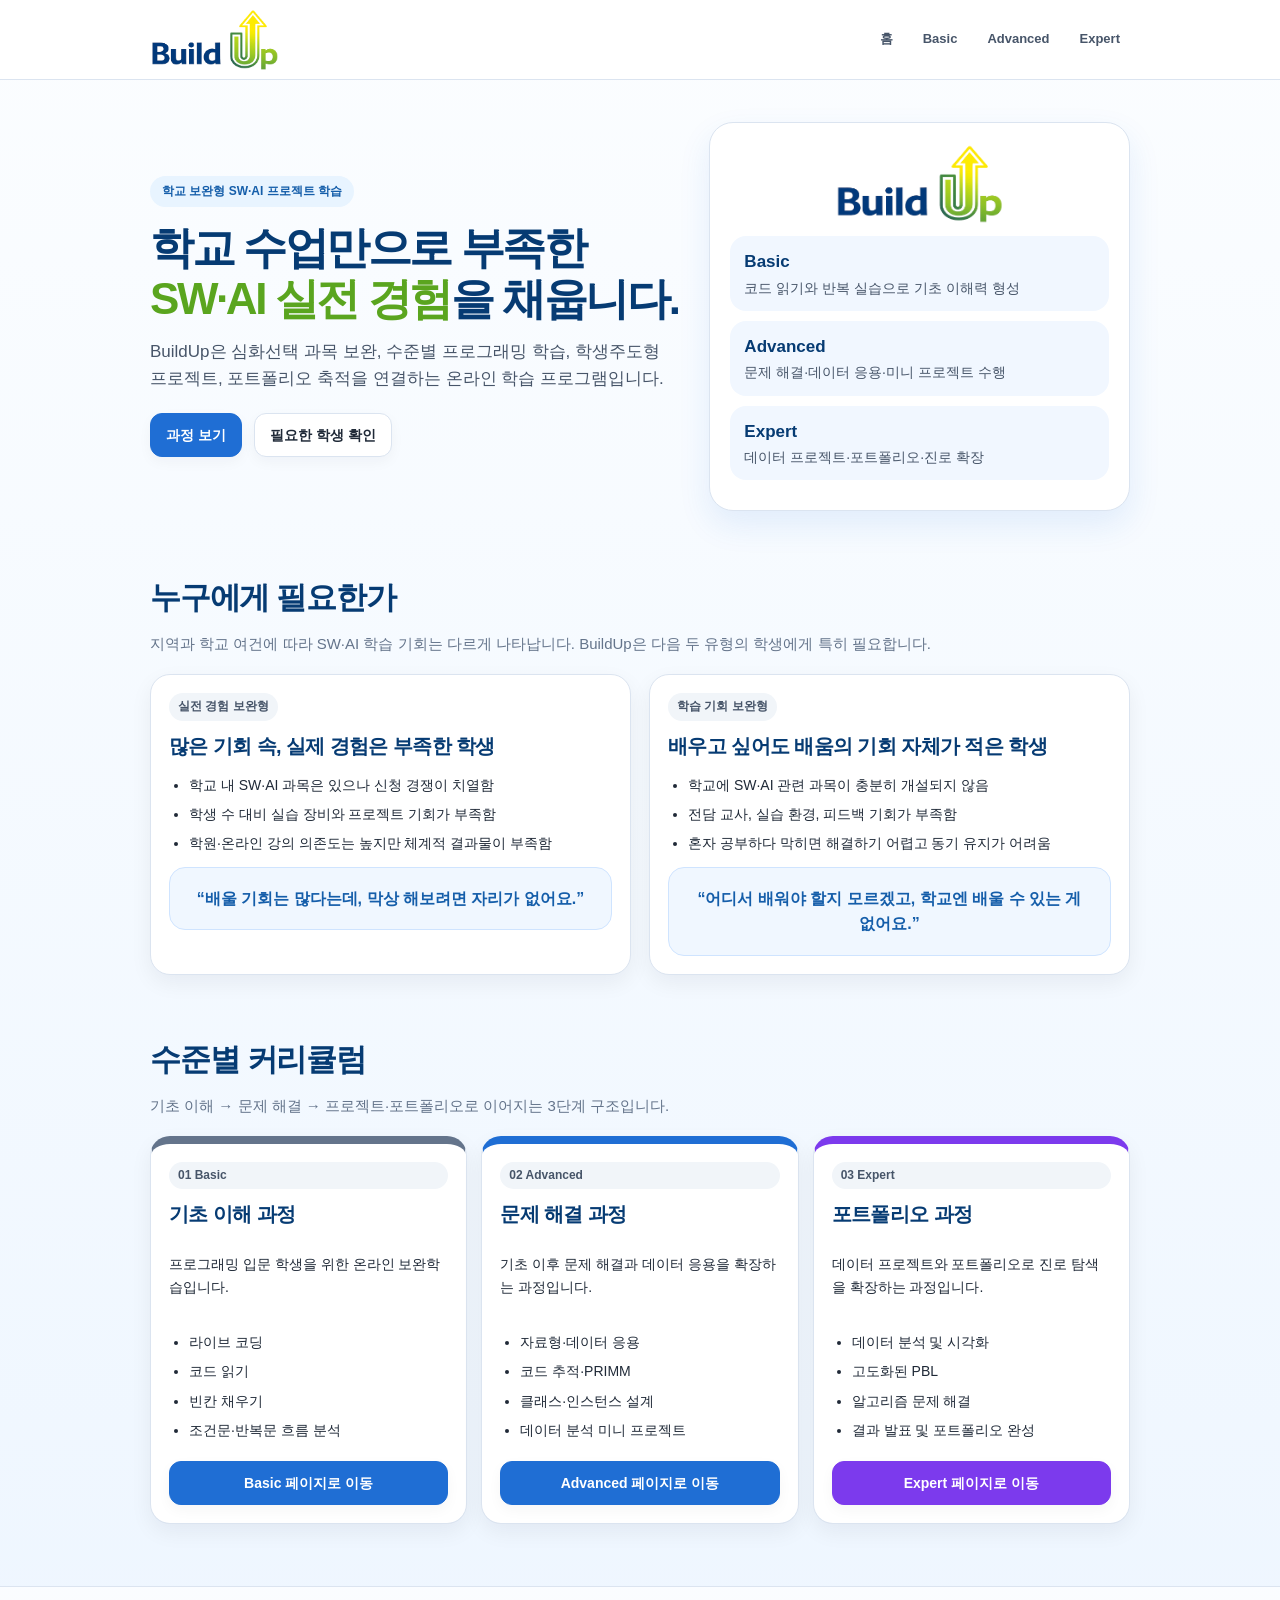
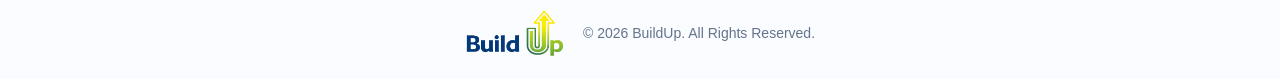
==== index.html @ e912c05e "Add files via upload" ====
<!doctype html>
<html lang="ko">
<head>
  <meta charset="utf-8">
  <meta name="viewport" content="width=device-width, initial-scale=1">
  <title>BuildUp | SW·AI 보완학습</title>
  <link rel="icon" type="image/png" href="favicon.png">
  <link rel="stylesheet" href="styles.css">
</head>
<body>
  <header class="nav">
    <div class="wrap nav-inner">
      <a class="brand" href="index.html" aria-label="BuildUp 홈">
        <img src="logo.png" alt="BuildUp 로고">
      </a>
      <nav class="nav-links" aria-label="주요 메뉴">
        <a href="index.html">홈</a>
        <a href="basic.html">Basic</a>
        <a href="advanced.html">Advanced</a>
        <a href="expert.html">Expert</a>
      </nav>
    </div>
  </header>

  <main>
    <section class="hero">
      <div class="wrap hero-grid">
        <div class="hero-copy">
          <span class="badge">학교 보완형 SW·AI 프로젝트 학습</span>
          <h1>학교 수업만으로 부족한 <span>SW·AI 실전 경험</span>을 채웁니다.</h1>
          <p class="lead">BuildUp은 심화선택 과목 보완, 수준별 프로그래밍 학습, 학생주도형 프로젝트, 포트폴리오 축적을 연결하는 온라인 학습 프로그램입니다.</p>
          <div class="actions">
            <a class="btn primary" href="#curriculum">과정 보기</a>
            <a class="btn" href="#persona">필요한 학생 확인</a>
          </div>
        </div>
        <aside class="hero-card" aria-label="BuildUp 핵심 구조">
          <img class="hero-logo" src="logo.png" alt="BuildUp">
          <div class="metric"><b>Basic</b>코드 읽기와 반복 실습으로 기초 이해력 형성</div>
          <div class="metric"><b>Advanced</b>문제 해결·데이터 응용·미니 프로젝트 수행</div>
          <div class="metric"><b>Expert</b>데이터 프로젝트·포트폴리오·진로 확장</div>
        </aside>
      </div>
    </section>

    <section id="persona" class="section">
      <div class="wrap">
        <h2>누구에게 필요한가</h2>
        <p class="section-desc">지역과 학교 여건에 따라 SW·AI 학습 기회는 다르게 나타납니다. BuildUp은 다음 두 유형의 학생에게 특히 필요합니다.</p>
        <div class="persona">
          <div class="card">
            <span class="tag">실전 경험 보완형</span>
            <h3>많은 기회 속, 실제 경험은 부족한 학생</h3>
            <ul>
              <li>학교 내 SW·AI 과목은 있으나 신청 경쟁이 치열함</li>
              <li>학생 수 대비 실습 장비와 프로젝트 기회가 부족함</li>
              <li>학원·온라인 강의 의존도는 높지만 체계적 결과물이 부족함</li>
            </ul>
            <div class="quote">“배울 기회는 많다는데, 막상 해보려면 자리가 없어요.”</div>
          </div>
          <div class="card">
            <span class="tag">학습 기회 보완형</span>
            <h3>배우고 싶어도 배움의 기회 자체가 적은 학생</h3>
            <ul>
              <li>학교에 SW·AI 관련 과목이 충분히 개설되지 않음</li>
              <li>전담 교사, 실습 환경, 피드백 기회가 부족함</li>
              <li>혼자 공부하다 막히면 해결하기 어렵고 동기 유지가 어려움</li>
            </ul>
            <div class="quote">“어디서 배워야 할지 모르겠고, 학교엔 배울 수 있는 게 없어요.”</div>
          </div>
        </div>
      </div>
    </section>

    <section id="curriculum" class="section">
      <div class="wrap">
        <h2>수준별 커리큘럼</h2>
        <p class="section-desc">기초 이해 → 문제 해결 → 프로젝트·포트폴리오로 이어지는 3단계 구조입니다.</p>
        <div class="cards">
          <article class="card curriculum-card basic-card">
            <span class="tag">01 Basic</span>
            <h3>기초 이해 과정</h3>
            <p>프로그래밍 입문 학생을 위한 온라인 보완학습입니다.</p>
            <ul>
              <li>라이브 코딩</li>
              <li>코드 읽기</li>
              <li>빈칸 채우기</li>
              <li>조건문·반복문 흐름 분석</li>
            </ul>
            <a class="btn primary" href="basic.html">Basic 페이지로 이동</a>
          </article>
          <article class="card curriculum-card advanced-card">
            <span class="tag">02 Advanced</span>
            <h3>문제 해결 과정</h3>
            <p>기초 이후 문제 해결과 데이터 응용을 확장하는 과정입니다.</p>
            <ul>
              <li>자료형·데이터 응용</li>
              <li>코드 추적·PRIMM</li>
              <li>클래스·인스턴스 설계</li>
              <li>데이터 분석 미니 프로젝트</li>
            </ul>
            <a class="btn primary" href="advanced.html">Advanced 페이지로 이동</a>
          </article>
          <article class="card curriculum-card expert-card">
            <span class="tag">03 Expert</span>
            <h3>포트폴리오 과정</h3>
            <p>데이터 프로젝트와 포트폴리오로 진로 탐색을 확장하는 과정입니다.</p>
            <ul>
              <li>데이터 분석 및 시각화</li>
              <li>고도화된 PBL</li>
              <li>알고리즘 문제 해결</li>
              <li>결과 발표 및 포트폴리오 완성</li>
            </ul>
            <a class="btn violet" href="expert.html">Expert 페이지로 이동</a>
          </article>
        </div>
      </div>
    </section>
  </main>

  <footer class="footer">
    <div class="wrap footer-inner">
      <img src="logo.png" alt="BuildUp 로고">
      <p>© 2026 BuildUp. All Rights Reserved.</p>
    </div>
  </footer>
</body>
</html>
---- styles.css ----
:root{
  --navy:#063b73;
  --blue:#1f6ed4;
  --green:#7fc82f;
  --green-dark:#5aa51f;
  --violet:#7c3aed;
  --slate:#64748b;
  --light:#f7fbff;
  --line:#dbe4f0;
  --text:#1f2937;
  --card:#ffffff;
}
*{box-sizing:border-box}
html{scroll-behavior:smooth}
body{margin:0;font-family:Arial,'Noto Sans KR',sans-serif;color:var(--text);background:linear-gradient(180deg,#fbfdff 0%,#eef6ff 100%);line-height:1.6}
a{text-decoration:none;color:inherit}
.wrap{width:min(980px,90%);margin:auto}
.nav{position:sticky;top:0;z-index:10;background:rgba(255,255,255,.92);backdrop-filter:blur(10px);border-bottom:1px solid var(--line)}
.nav-inner{display:flex;justify-content:space-between;align-items:center;padding:8px 0;gap:18px}
.brand{display:flex;align-items:center;flex:0 0 auto}
.brand img{display:block;width:130px;max-width:34vw;height:auto}
.nav-links{display:flex;gap:10px;flex-wrap:wrap;align-items:center;justify-content:flex-end}
.nav-links a{font-size:13px;color:#475569;font-weight:800;padding:6px 10px;border-radius:999px}
.nav-links a:hover,.nav-links a.active{background:#eaf5ff;color:var(--navy)}
.hero{padding:42px 0 32px}
.hero-grid{display:grid;grid-template-columns:1.12fr .88fr;gap:24px;align-items:center}
.badge{display:inline-block;padding:6px 12px;border-radius:999px;background:#e8f4ff;color:#155eaa;font-weight:900;font-size:12px}
.hero h1{font-size:clamp(30px,3.6vw,44px);line-height:1.15;margin:16px 0 14px;letter-spacing:-.055em;color:var(--navy)}
.hero h1 span{color:var(--green-dark)}
.lead{font-size:clamp(15px,1.45vw,17px);color:#475569;margin:0 0 20px;word-break:keep-all}
.actions{display:flex;gap:12px;flex-wrap:wrap}
.btn{display:inline-flex;align-items:center;justify-content:center;padding:10px 15px;border-radius:12px;font-weight:900;border:1px solid var(--line);background:white;transition:.18s ease;box-shadow:0 5px 14px rgba(15,23,42,.04);font-size:14px}
.btn:hover{transform:translateY(-1px);box-shadow:0 9px 22px rgba(15,23,42,.08)}
.btn.primary{background:var(--blue);color:white;border-color:var(--blue)}
.btn.violet{background:var(--violet);color:white;border-color:var(--violet)}
.hero-card{background:white;border:1px solid var(--line);border-radius:24px;padding:20px;box-shadow:0 14px 32px rgba(31,110,212,.1)}
.hero-logo{display:block;width:170px;max-width:100%;height:auto;margin:0 auto 12px}
.metric{padding:12px 14px;border-radius:16px;background:#f1f7ff;margin:10px 0;color:#475569;font-size:14px}
.metric b{display:block;color:var(--navy);font-size:17px;margin-bottom:1px}
.section{padding:30px 0}
.section h2{font-size:clamp(24px,2.4vw,32px);letter-spacing:-.04em;color:var(--navy);margin:0 0 10px}
.section-desc{color:#64748b;margin:0 0 18px;word-break:keep-all;font-size:15px}
.cards{display:grid;grid-template-columns:repeat(3,1fr);gap:14px}
.card{background:white;border:1px solid var(--line);border-radius:20px;padding:18px;box-shadow:0 8px 22px rgba(15,23,42,.06);font-size:14px}
.card h3{font-size:20px;margin:0 0 9px;color:var(--navy);letter-spacing:-.03em}
.tag{display:inline-block;padding:4px 9px;border-radius:999px;background:#f1f5f9;color:#475569;font-size:12px;font-weight:900;margin-bottom:9px}
.card ul,.page-card ul{padding-left:20px;margin:12px 0}
.card li,.page-card li{margin:7px 0}
.curriculum-card{display:flex;flex-direction:column}
.curriculum-card .btn{margin-top:auto}
.basic-card{border-top:8px solid #64748b}
.advanced-card{border-top:8px solid var(--blue)}
.expert-card{border-top:8px solid var(--violet)}
.persona{display:grid;grid-template-columns:1fr 1fr;gap:18px}
.quote{background:#f0f7ff;border:1px solid #cfe4ff;color:#155eaa;font-weight:900;font-size:16px;border-radius:16px;padding:18px;text-align:center;word-break:keep-all}
.footer{padding:22px 0;color:#64748b;text-align:center;border-top:1px solid var(--line);margin-top:32px;background:rgba(255,255,255,.72)}
.footer-inner{display:flex;align-items:center;justify-content:center;gap:18px;flex-wrap:wrap}
.footer img{width:100px;height:auto;display:block}
.footer p{margin:0;font-size:14px}
.page-hero{padding:38px 0 24px}
.page-hero h1{font-size:clamp(28px,3.2vw,40px);line-height:1.18;margin:10px 0;color:var(--navy);letter-spacing:-.05em;word-break:keep-all}
.page-grid{display:grid;grid-template-columns:1fr 1fr;gap:14px}
.page-card{background:white;border:1px solid var(--line);border-radius:20px;padding:18px;box-shadow:0 8px 20px rgba(15,23,42,.05);font-size:14px}
.page-card h2{margin-top:0;color:var(--navy)}
.step{position:relative;padding:16px 18px 16px 64px;margin:10px 0;background:white;border:1px solid var(--line);border-radius:18px;box-shadow:0 6px 16px rgba(15,23,42,.04);font-size:14px}
.step:before{counter-increment:s;content:counter(s);position:absolute;left:18px;top:16px;width:30px;height:30px;border-radius:50%;display:grid;place-items:center;background:var(--blue);color:white;font-weight:900;font-size:14px}
.section{counter-reset:s}
.class-links{display:grid;grid-template-columns:repeat(2,1fr);gap:12px;margin-top:18px}
.class-links a{padding:12px;border-radius:14px;background:#f8fafc;border:1px solid var(--line);font-weight:900;color:var(--navy);font-size:14px}
.class-links a:hover{background:#eef7ff;border-color:#b8d9ff}
.notice{padding:14px;border-radius:16px;background:#ecfdf5;border:1px solid #bbf7d0;color:#065f46;margin:20px 0;word-break:keep-all;font-size:14px}
@media(max-width:860px){
  .hero-grid,.persona,.page-grid{grid-template-columns:1fr}
  .cards{grid-template-columns:1fr}
  .nav-inner{align-items:center;gap:8px;flex-direction:column}
  .brand img{width:150px;max-width:70vw}
  .hero{padding-top:30px}
  .hero-card{border-radius:22px}
  .class-links{grid-template-columns:1fr}
  .card,.page-card{padding:20px}
  .quote{font-size:18px}
  .nav-links{gap:6px;justify-content:center}
  .nav-links a{font-size:13px;padding:7px 9px}
  .step{padding:18px 18px 18px 64px}
  .footer-inner{gap:10px;flex-direction:column}
}
@media(max-width:420px){
  .hero h1{font-size:31px}
  .page-hero h1{font-size:29px}
  .btn{width:100%}
  .actions{width:100%}
}
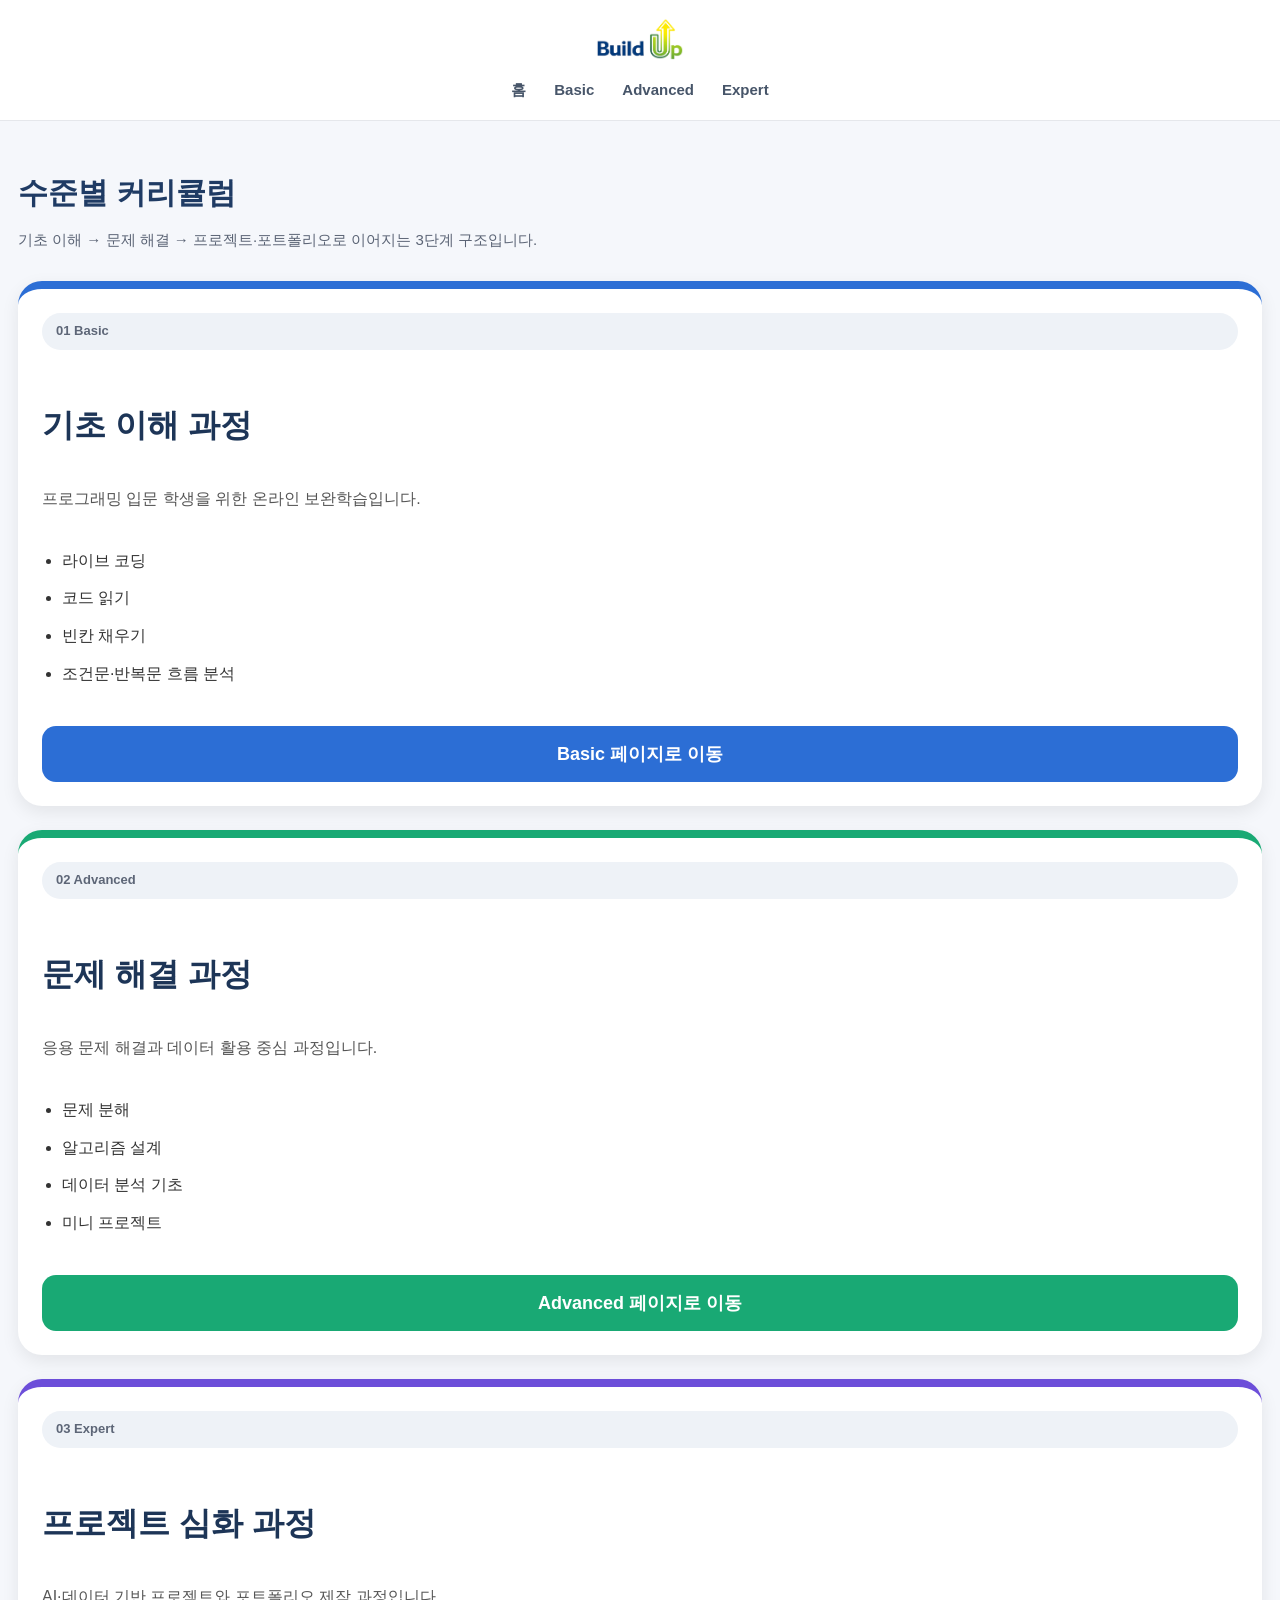
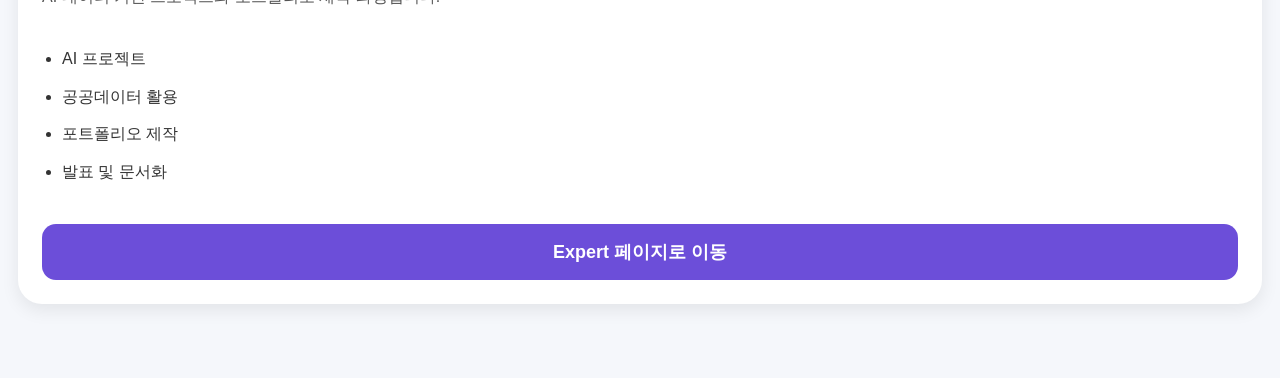
==== commit 625ee437: "Revise index.html for improved layout and styles Updated HTML structure and styling for the curricul" ====
--- a/index.html
+++ b/index.html
@@ -1,128 +1,269 @@
-<!doctype html>
+<!DOCTYPE html>
 <html lang="ko">
 <head>
-  <meta charset="utf-8">
-  <meta name="viewport" content="width=device-width, initial-scale=1">
-  <title>BuildUp | SW·AI 보완학습</title>
-  <link rel="icon" type="image/png" href="favicon.png">
-  <link rel="stylesheet" href="styles.css">
+<meta charset="UTF-8" />
+<meta name="viewport" content="width=device-width, initial-scale=1.0" />
+
+<title>Build Up</title>
+
+<link rel="stylesheet" href="styles.css" />
+
+<style>
+body{
+    margin:0;
+    font-family:Pretendard, sans-serif;
+    background:#f5f7fb;
+    color:#222;
+}
+
+.top-header{
+    background:#ffffff;
+    padding:18px 20px;
+    text-align:center;
+    border-bottom:1px solid #e5e7eb;
+    position:sticky;
+    top:0;
+    z-index:100;
+}
+
+.logo{
+    height:42px;
+    margin-bottom:10px;
+}
+
+.menu{
+    display:flex;
+    justify-content:center;
+    gap:28px;
+    font-size:15px;
+    font-weight:700;
+    color:#475569;
+}
+
+.menu span{
+    cursor:pointer;
+}
+
+.curriculum-section{
+    padding:24px 18px 50px;
+}
+
+.curriculum-section h2{
+    font-size:30px;
+    font-weight:800;
+    color:#1f3b64;
+    margin-bottom:10px;
+}
+
+.section-desc{
+    color:#5b6475;
+    line-height:1.7;
+    margin-bottom:28px;
+}
+
+.curriculum-card{
+    background:#fff;
+    border-radius:24px;
+    padding:24px;
+    margin-bottom:24px;
+    box-shadow:0 6px 18px rgba(0,0,0,0.08);
+}
+
+.basic{
+    border-top:8px solid #2c6ed5;
+}
+
+.advanced{
+    border-top:8px solid #19a974;
+}
+
+.expert{
+    border-top:8px solid #6c4ed9;
+}
+
+.level-label{
+    display:inline-block;
+    background:#eef2f7;
+    color:#5d6677;
+    font-size:13px;
+    font-weight:700;
+    padding:8px 14px;
+    border-radius:30px;
+    margin-bottom:18px;
+}
+
+.curriculum-card h3{
+    font-size:32px;
+    color:#1d3557;
+    margin-bottom:18px;
+    font-weight:800;
+}
+
+.curriculum-text{
+    color:#555;
+    line-height:1.8;
+    margin-bottom:18px;
+}
+
+.curriculum-card ul{
+    padding-left:20px;
+    margin-bottom:28px;
+}
+
+.curriculum-card li{
+    margin-bottom:12px;
+    color:#333;
+    line-height:1.6;
+}
+
+.move-btn{
+    width:100%;
+    border:none;
+    border-radius:14px;
+    padding:16px;
+    font-size:18px;
+    font-weight:700;
+    cursor:pointer;
+    transition:0.2s;
+    color:white;
+}
+
+.basic-btn{
+    background:#2c6ed5;
+}
+
+.basic-btn:hover{
+    background:#1f5dc0;
+}
+
+.advanced-btn{
+    background:#19a974;
+}
+
+.advanced-btn:hover{
+    background:#12845a;
+}
+
+.expert-btn{
+    background:#6c4ed9;
+}
+
+.expert-btn:hover{
+    background:#5537bf;
+}
+
+.move-btn:hover{
+    transform:translateY(-2px);
+}
+</style>
 </head>
+
 <body>
-  <header class="nav">
-    <div class="wrap nav-inner">
-      <a class="brand" href="index.html" aria-label="BuildUp 홈">
-        <img src="logo.png" alt="BuildUp 로고">
-      </a>
-      <nav class="nav-links" aria-label="주요 메뉴">
-        <a href="index.html">홈</a>
-        <a href="basic.html">Basic</a>
-        <a href="advanced.html">Advanced</a>
-        <a href="expert.html">Expert</a>
-      </nav>
-    </div>
-  </header>
-
-  <main>
-    <section class="hero">
-      <div class="wrap hero-grid">
-        <div class="hero-copy">
-          <span class="badge">학교 보완형 SW·AI 프로젝트 학습</span>
-          <h1>학교 수업만으로 부족한 <span>SW·AI 실전 경험</span>을 채웁니다.</h1>
-          <p class="lead">BuildUp은 심화선택 과목 보완, 수준별 프로그래밍 학습, 학생주도형 프로젝트, 포트폴리오 축적을 연결하는 온라인 학습 프로그램입니다.</p>
-          <div class="actions">
-            <a class="btn primary" href="#curriculum">과정 보기</a>
-            <a class="btn" href="#persona">필요한 학생 확인</a>
-          </div>
-        </div>
-        <aside class="hero-card" aria-label="BuildUp 핵심 구조">
-          <img class="hero-logo" src="logo.png" alt="BuildUp">
-          <div class="metric"><b>Basic</b>코드 읽기와 반복 실습으로 기초 이해력 형성</div>
-          <div class="metric"><b>Advanced</b>문제 해결·데이터 응용·미니 프로젝트 수행</div>
-          <div class="metric"><b>Expert</b>데이터 프로젝트·포트폴리오·진로 확장</div>
-        </aside>
-      </div>
-    </section>
-
-    <section id="persona" class="section">
-      <div class="wrap">
-        <h2>누구에게 필요한가</h2>
-        <p class="section-desc">지역과 학교 여건에 따라 SW·AI 학습 기회는 다르게 나타납니다. BuildUp은 다음 두 유형의 학생에게 특히 필요합니다.</p>
-        <div class="persona">
-          <div class="card">
-            <span class="tag">실전 경험 보완형</span>
-            <h3>많은 기회 속, 실제 경험은 부족한 학생</h3>
-            <ul>
-              <li>학교 내 SW·AI 과목은 있으나 신청 경쟁이 치열함</li>
-              <li>학생 수 대비 실습 장비와 프로젝트 기회가 부족함</li>
-              <li>학원·온라인 강의 의존도는 높지만 체계적 결과물이 부족함</li>
-            </ul>
-            <div class="quote">“배울 기회는 많다는데, 막상 해보려면 자리가 없어요.”</div>
-          </div>
-          <div class="card">
-            <span class="tag">학습 기회 보완형</span>
-            <h3>배우고 싶어도 배움의 기회 자체가 적은 학생</h3>
-            <ul>
-              <li>학교에 SW·AI 관련 과목이 충분히 개설되지 않음</li>
-              <li>전담 교사, 실습 환경, 피드백 기회가 부족함</li>
-              <li>혼자 공부하다 막히면 해결하기 어렵고 동기 유지가 어려움</li>
-            </ul>
-            <div class="quote">“어디서 배워야 할지 모르겠고, 학교엔 배울 수 있는 게 없어요.”</div>
-          </div>
-        </div>
-      </div>
-    </section>
-
-    <section id="curriculum" class="section">
-      <div class="wrap">
-        <h2>수준별 커리큘럼</h2>
-        <p class="section-desc">기초 이해 → 문제 해결 → 프로젝트·포트폴리오로 이어지는 3단계 구조입니다.</p>
-        <div class="cards">
-          <article class="card curriculum-card basic-card">
-            <span class="tag">01 Basic</span>
-            <h3>기초 이해 과정</h3>
-            <p>프로그래밍 입문 학생을 위한 온라인 보완학습입니다.</p>
-            <ul>
-              <li>라이브 코딩</li>
-              <li>코드 읽기</li>
-              <li>빈칸 채우기</li>
-              <li>조건문·반복문 흐름 분석</li>
-            </ul>
-            <a class="btn primary" href="basic.html">Basic 페이지로 이동</a>
-          </article>
-          <article class="card curriculum-card advanced-card">
-            <span class="tag">02 Advanced</span>
-            <h3>문제 해결 과정</h3>
-            <p>기초 이후 문제 해결과 데이터 응용을 확장하는 과정입니다.</p>
-            <ul>
-              <li>자료형·데이터 응용</li>
-              <li>코드 추적·PRIMM</li>
-              <li>클래스·인스턴스 설계</li>
-              <li>데이터 분석 미니 프로젝트</li>
-            </ul>
-            <a class="btn primary" href="advanced.html">Advanced 페이지로 이동</a>
-          </article>
-          <article class="card curriculum-card expert-card">
-            <span class="tag">03 Expert</span>
-            <h3>포트폴리오 과정</h3>
-            <p>데이터 프로젝트와 포트폴리오로 진로 탐색을 확장하는 과정입니다.</p>
-            <ul>
-              <li>데이터 분석 및 시각화</li>
-              <li>고도화된 PBL</li>
-              <li>알고리즘 문제 해결</li>
-              <li>결과 발표 및 포트폴리오 완성</li>
-            </ul>
-            <a class="btn violet" href="expert.html">Expert 페이지로 이동</a>
-          </article>
-        </div>
-      </div>
-    </section>
-  </main>
-
-  <footer class="footer">
-    <div class="wrap footer-inner">
-      <img src="logo.png" alt="BuildUp 로고">
-      <p>© 2026 BuildUp. All Rights Reserved.</p>
-    </div>
-  </footer>
+
+<!-- 상단 -->
+<header class="top-header">
+    <img src="logo.png" class="logo" alt="BuildUp Logo" />
+
+    <div class="menu">
+        <span>홈</span>
+        <span>Basic</span>
+        <span>Advanced</span>
+        <span>Expert</span>
+    </div>
+</header>
+
+<!-- 커리큘럼 -->
+<section class="curriculum-section">
+
+    <h2>수준별 커리큘럼</h2>
+
+    <p class="section-desc">
+        기초 이해 → 문제 해결 → 프로젝트·포트폴리오로 이어지는
+        3단계 구조입니다.
+    </p>
+
+    <!-- BASIC -->
+    <div class="curriculum-card basic">
+
+        <div class="level-label">01 Basic</div>
+
+        <h3>기초 이해 과정</h3>
+
+        <p class="curriculum-text">
+            프로그래밍 입문 학생을 위한 온라인 보완학습입니다.
+        </p>
+
+        <ul>
+            <li>라이브 코딩</li>
+            <li>코드 읽기</li>
+            <li>빈칸 채우기</li>
+            <li>조건문·반복문 흐름 분석</li>
+        </ul>
+
+        <button
+            class="move-btn basic-btn"
+            onclick="window.location.href='https://www.edufit.app/ko/chatbot/classrooms/d83e6226-ee06-4d1c-bdfb-2e4157f066a3'"
+        >
+            Basic 페이지로 이동
+        </button>
+
+    </div>
+
+    <!-- ADVANCED -->
+    <div class="curriculum-card advanced">
+
+        <div class="level-label">02 Advanced</div>
+
+        <h3>문제 해결 과정</h3>
+
+        <p class="curriculum-text">
+            응용 문제 해결과 데이터 활용 중심 과정입니다.
+        </p>
+
+        <ul>
+            <li>문제 분해</li>
+            <li>알고리즘 설계</li>
+            <li>데이터 분석 기초</li>
+            <li>미니 프로젝트</li>
+        </ul>
+
+        <button
+            class="move-btn advanced-btn"
+            onclick="window.location.href='advanced.html'"
+        >
+            Advanced 페이지로 이동
+        </button>
+
+    </div>
+
+    <!-- EXPERT -->
+    <div class="curriculum-card expert">
+
+        <div class="level-label">03 Expert</div>
+
+        <h3>프로젝트 심화 과정</h3>
+
+        <p class="curriculum-text">
+            AI·데이터 기반 프로젝트와 포트폴리오 제작 과정입니다.
+        </p>
+
+        <ul>
+            <li>AI 프로젝트</li>
+            <li>공공데이터 활용</li>
+            <li>포트폴리오 제작</li>
+            <li>발표 및 문서화</li>
+        </ul>
+
+        <button
+            class="move-btn expert-btn"
+            onclick="window.location.href='expert.html'"
+        >
+            Expert 페이지로 이동
+        </button>
+
+    </div>
+
+</section>
+
 </body>
 </html>
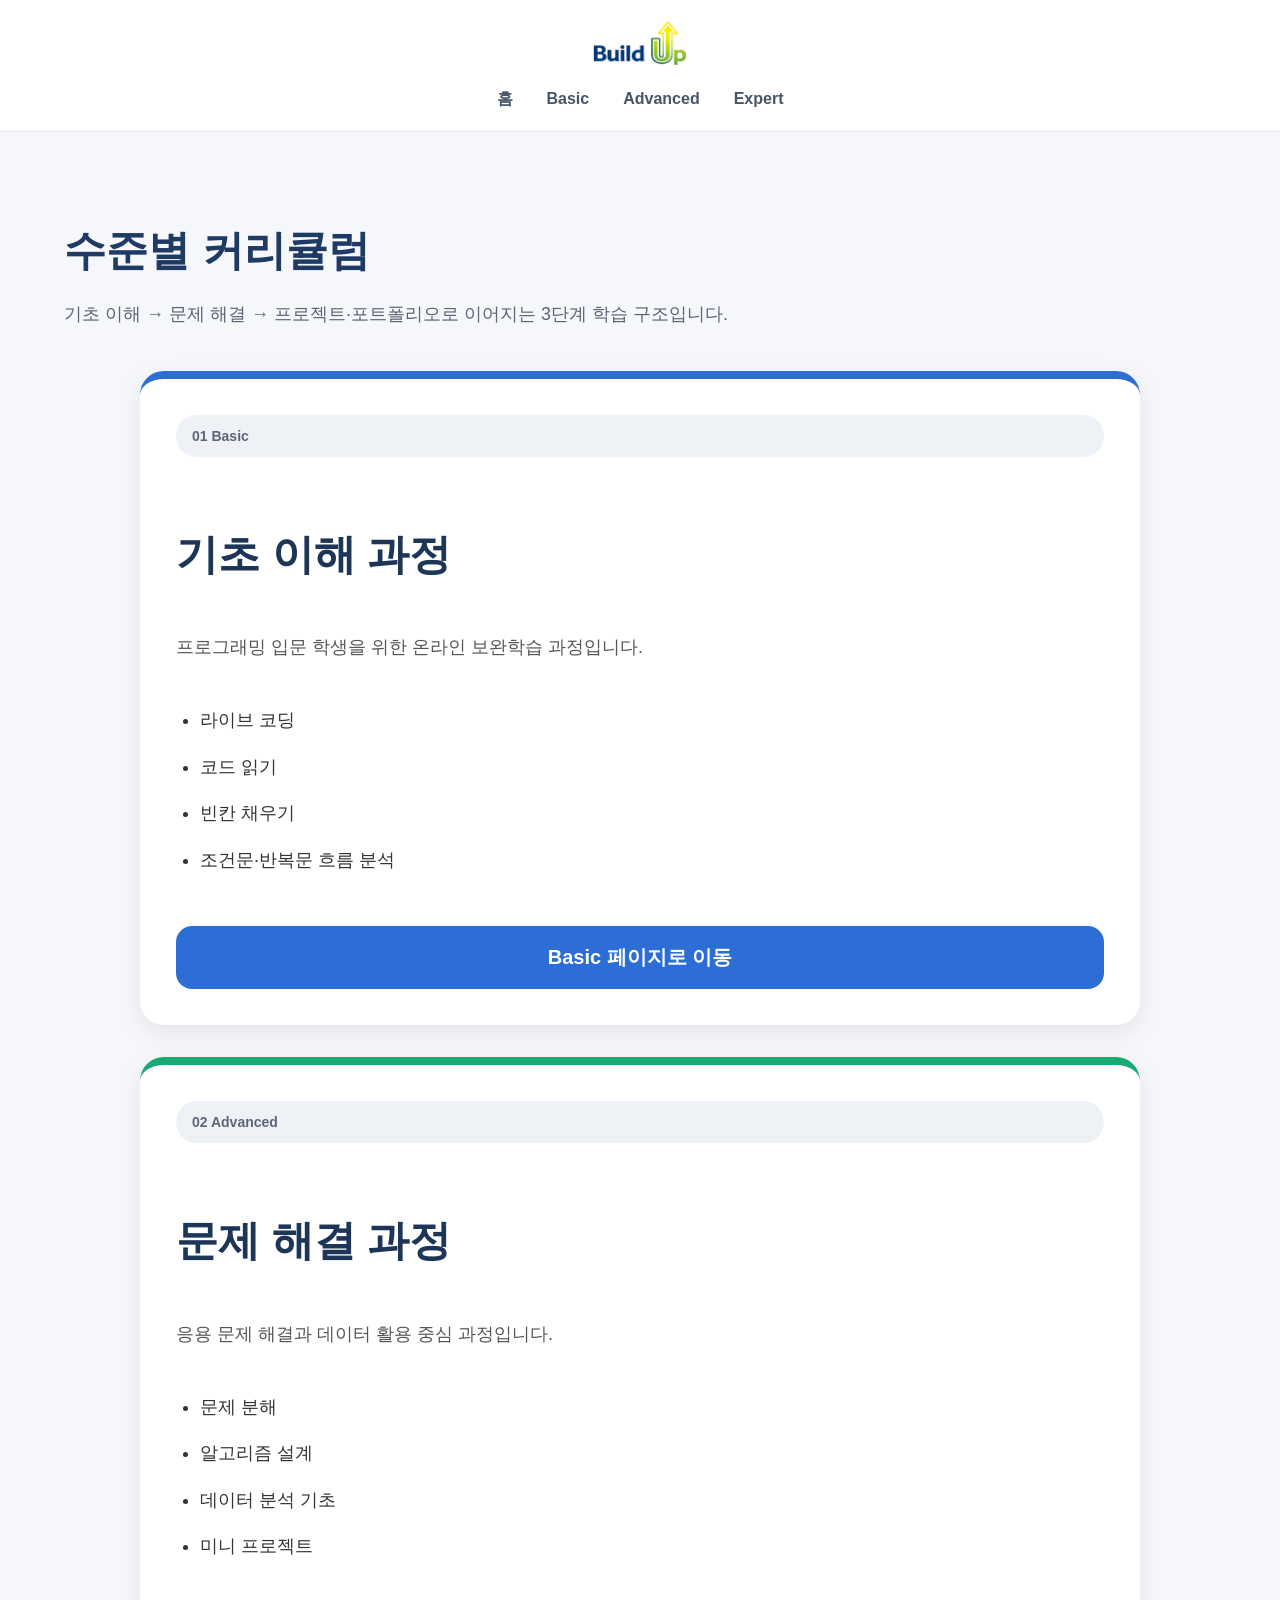
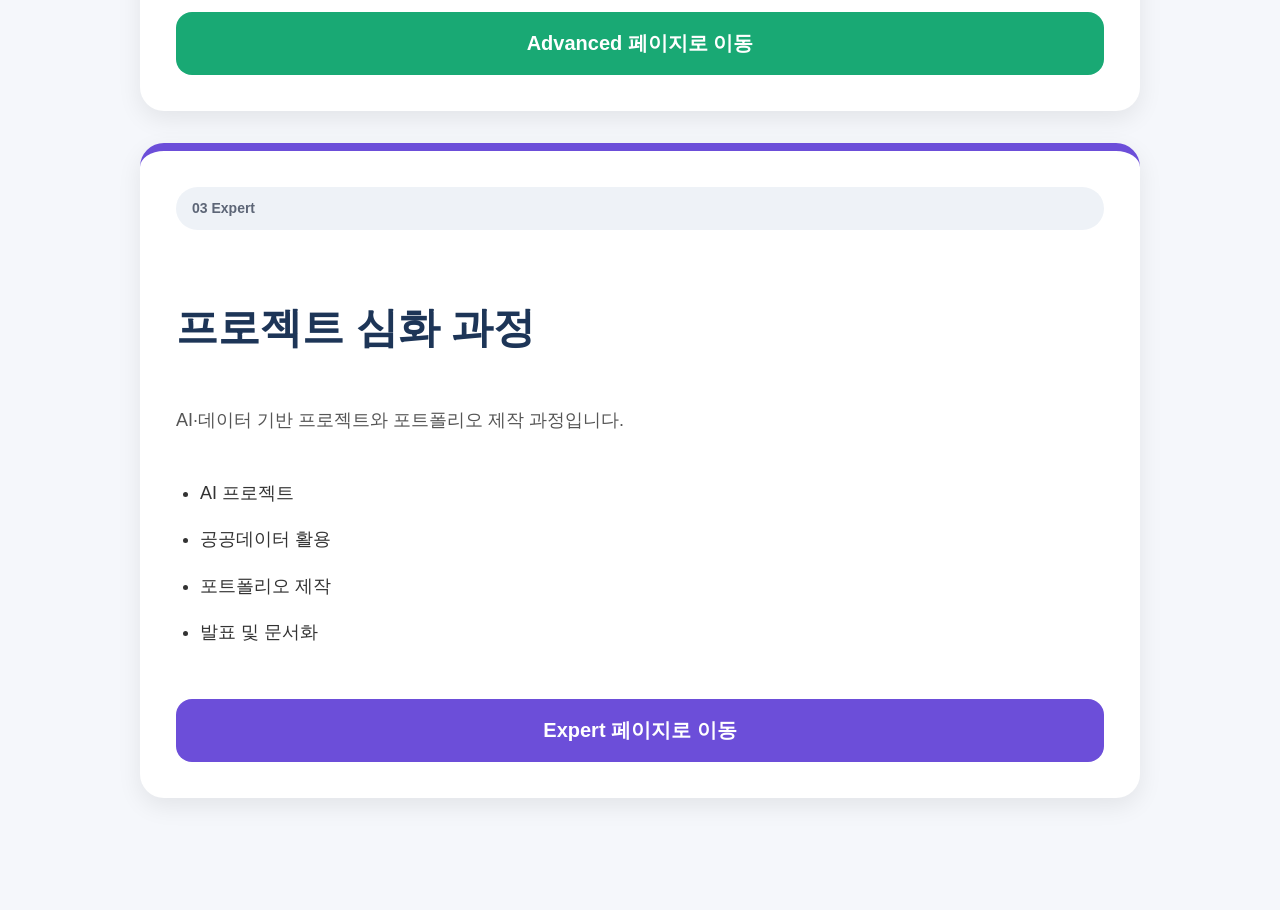
==== commit 7dce8935: "Update index.html" ====
--- a/index.html
+++ b/index.html
@@ -9,6 +9,10 @@
 <link rel="stylesheet" href="styles.css" />
 
 <style>
+*{
+    box-sizing:border-box;
+}
+
 body{
     margin:0;
     font-family:Pretendard, sans-serif;
@@ -16,9 +20,13 @@
     color:#222;
 }
 
+/* =========================
+HEADER
+========================= */
+
 .top-header{
     background:#ffffff;
-    padding:18px 20px;
+    padding:20px;
     text-align:center;
     border-bottom:1px solid #e5e7eb;
     position:sticky;
@@ -27,46 +35,63 @@
 }
 
 .logo{
-    height:42px;
-    margin-bottom:10px;
+    height:46px;
+    margin-bottom:12px;
 }
 
 .menu{
     display:flex;
     justify-content:center;
-    gap:28px;
-    font-size:15px;
+    gap:34px;
+    font-size:16px;
     font-weight:700;
     color:#475569;
 }
 
 .menu span{
     cursor:pointer;
-}
+    transition:0.2s;
+}
+
+.menu span:hover{
+    color:#2c6ed5;
+}
+
+/* =========================
+MAIN SECTION
+========================= */
 
 .curriculum-section{
-    padding:24px 18px 50px;
+    max-width:1200px;
+    margin:0 auto;
+    padding:50px 24px 80px;
 }
 
 .curriculum-section h2{
-    font-size:30px;
+    font-size:42px;
     font-weight:800;
     color:#1f3b64;
-    margin-bottom:10px;
+    margin-bottom:14px;
 }
 
 .section-desc{
     color:#5b6475;
-    line-height:1.7;
-    margin-bottom:28px;
-}
+    line-height:1.8;
+    font-size:18px;
+    margin-bottom:40px;
+}
+
+/* =========================
+CARD
+========================= */
 
 .curriculum-card{
     background:#fff;
     border-radius:24px;
-    padding:24px;
-    margin-bottom:24px;
-    box-shadow:0 6px 18px rgba(0,0,0,0.08);
+    padding:36px;
+    margin:0 auto 32px;
+    max-width:1000px;
+    box-shadow:0 8px 24px rgba(0,0,0,0.08);
 }
 
 .basic{
@@ -85,49 +110,59 @@
     display:inline-block;
     background:#eef2f7;
     color:#5d6677;
-    font-size:13px;
+    font-size:14px;
     font-weight:700;
-    padding:8px 14px;
+    padding:10px 16px;
     border-radius:30px;
-    margin-bottom:18px;
+    margin-bottom:22px;
 }
 
 .curriculum-card h3{
-    font-size:32px;
+    font-size:42px;
     color:#1d3557;
-    margin-bottom:18px;
+    margin-bottom:24px;
     font-weight:800;
 }
 
 .curriculum-text{
     color:#555;
+    line-height:1.9;
+    font-size:18px;
+    margin-bottom:24px;
+}
+
+.curriculum-card ul{
+    padding-left:24px;
+    margin-bottom:36px;
+}
+
+.curriculum-card li{
+    margin-bottom:14px;
+    color:#333;
     line-height:1.8;
-    margin-bottom:18px;
-}
-
-.curriculum-card ul{
-    padding-left:20px;
-    margin-bottom:28px;
-}
-
-.curriculum-card li{
-    margin-bottom:12px;
-    color:#333;
-    line-height:1.6;
-}
+    font-size:18px;
+}
+
+/* =========================
+BUTTON
+========================= */
 
 .move-btn{
     width:100%;
     border:none;
-    border-radius:14px;
-    padding:16px;
-    font-size:18px;
+    border-radius:16px;
+    padding:18px;
+    font-size:20px;
     font-weight:700;
     cursor:pointer;
     transition:0.2s;
     color:white;
 }
 
+.move-btn:hover{
+    transform:translateY(-2px);
+}
+
 .basic-btn{
     background:#2c6ed5;
 }
@@ -152,16 +187,65 @@
     background:#5537bf;
 }
 
-.move-btn:hover{
-    transform:translateY(-2px);
+/* =========================
+MOBILE
+========================= */
+
+@media (max-width:768px){
+
+    .curriculum-section{
+        padding:28px 18px 60px;
+    }
+
+    .curriculum-section h2{
+        font-size:30px;
+    }
+
+    .section-desc{
+        font-size:15px;
+    }
+
+    .curriculum-card{
+        padding:24px;
+    }
+
+    .curriculum-card h3{
+        font-size:30px;
+    }
+
+    .curriculum-text{
+        font-size:15px;
+    }
+
+    .curriculum-card li{
+        font-size:15px;
+    }
+
+    .move-btn{
+        font-size:17px;
+        padding:16px;
+    }
+
+    .menu{
+        gap:20px;
+        font-size:14px;
+    }
+
+    .logo{
+        height:40px;
+    }
 }
 </style>
 </head>
 
 <body>
 
-<!-- 상단 -->
+<!-- =========================
+HEADER
+========================= -->
+
 <header class="top-header">
+
     <img src="logo.png" class="logo" alt="BuildUp Logo" />
 
     <div class="menu">
@@ -170,19 +254,24 @@
         <span>Advanced</span>
         <span>Expert</span>
     </div>
+
 </header>
 
-<!-- 커리큘럼 -->
+<!-- =========================
+CURRICULUM
+========================= -->
+
 <section class="curriculum-section">
 
     <h2>수준별 커리큘럼</h2>
 
     <p class="section-desc">
         기초 이해 → 문제 해결 → 프로젝트·포트폴리오로 이어지는
-        3단계 구조입니다.
+        3단계 학습 구조입니다.
     </p>
 
     <!-- BASIC -->
+
     <div class="curriculum-card basic">
 
         <div class="level-label">01 Basic</div>
@@ -190,7 +279,7 @@
         <h3>기초 이해 과정</h3>
 
         <p class="curriculum-text">
-            프로그래밍 입문 학생을 위한 온라인 보완학습입니다.
+            프로그래밍 입문 학생을 위한 온라인 보완학습 과정입니다.
         </p>
 
         <ul>
@@ -210,6 +299,7 @@
     </div>
 
     <!-- ADVANCED -->
+
     <div class="curriculum-card advanced">
 
         <div class="level-label">02 Advanced</div>
@@ -237,6 +327,7 @@
     </div>
 
     <!-- EXPERT -->
+
     <div class="curriculum-card expert">
 
         <div class="level-label">03 Expert</div>
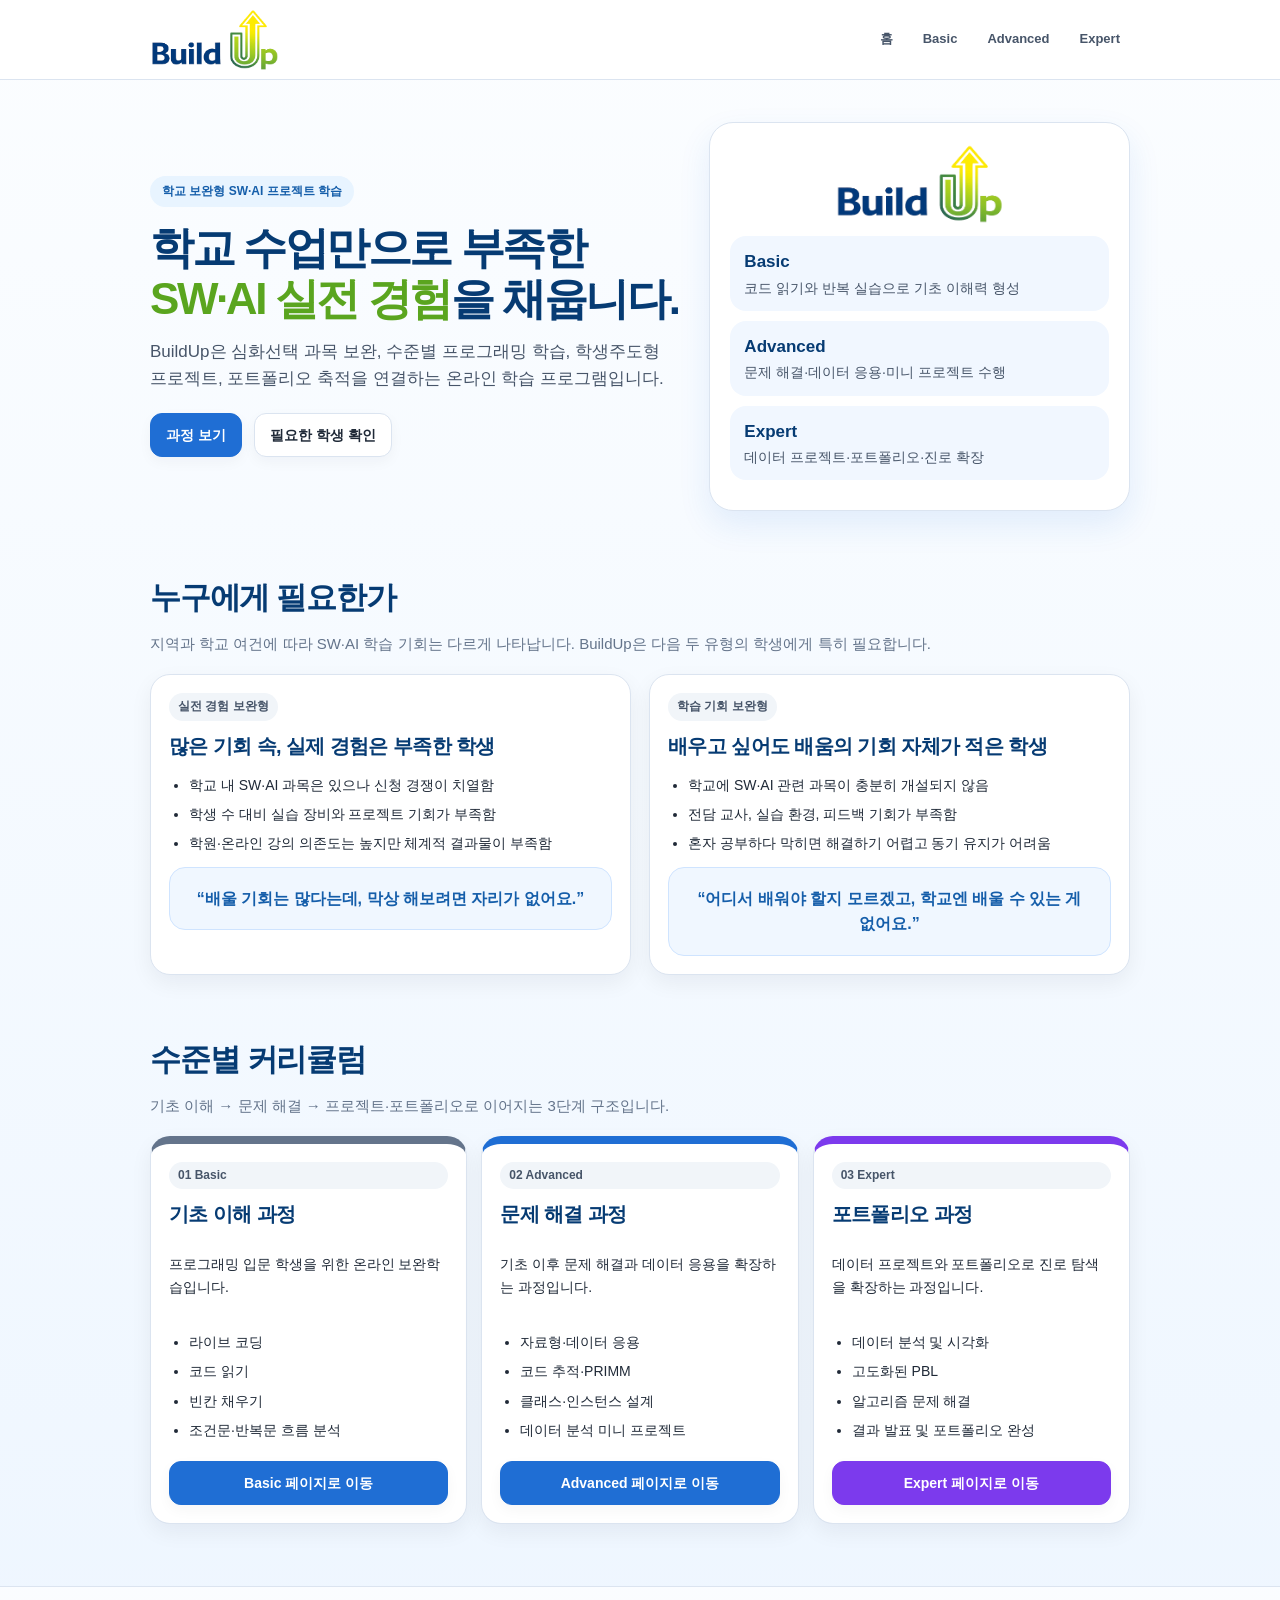
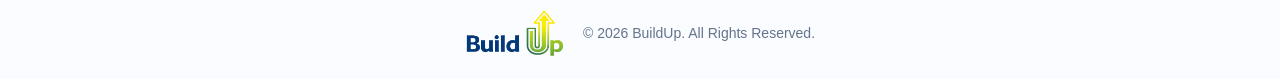
==== commit 41c0290c: "Refactor HTML structure and update content" ====
--- a/index.html
+++ b/index.html
@@ -1,360 +1,128 @@
-<!DOCTYPE html>
+<!doctype html>
 <html lang="ko">
 <head>
-<meta charset="UTF-8" />
-<meta name="viewport" content="width=device-width, initial-scale=1.0" />
+  <meta charset="utf-8">
+  <meta name="viewport" content="width=device-width, initial-scale=1">
+  <title>BuildUp | SW·AI 보완학습</title>
+  <link rel="icon" type="image/png" href="favicon.png">
+  <link rel="stylesheet" href="styles.css">
+</head>
+<body>
+  <header class="nav">
+    <div class="wrap nav-inner">
+      <a class="brand" href="index.html" aria-label="BuildUp 홈">
+        <img src="logo.png" alt="BuildUp 로고">
+      </a>
+      <nav class="nav-links" aria-label="주요 메뉴">
+        <a href="index.html">홈</a>
+        <a href="basic.html">Basic</a>
+        <a href="advanced.html">Advanced</a>
+        <a href="expert.html">Expert</a>
+      </nav>
+    </div>
+  </header>
 
-<title>Build Up</title>
+  <main>
+    <section class="hero">
+      <div class="wrap hero-grid">
+        <div class="hero-copy">
+          <span class="badge">학교 보완형 SW·AI 프로젝트 학습</span>
+          <h1>학교 수업만으로 부족한 <span>SW·AI 실전 경험</span>을 채웁니다.</h1>
+          <p class="lead">BuildUp은 심화선택 과목 보완, 수준별 프로그래밍 학습, 학생주도형 프로젝트, 포트폴리오 축적을 연결하는 온라인 학습 프로그램입니다.</p>
+          <div class="actions">
+            <a class="btn primary" href="#curriculum">과정 보기</a>
+            <a class="btn" href="#persona">필요한 학생 확인</a>
+          </div>
+        </div>
+        <aside class="hero-card" aria-label="BuildUp 핵심 구조">
+          <img class="hero-logo" src="logo.png" alt="BuildUp">
+          <div class="metric"><b>Basic</b>코드 읽기와 반복 실습으로 기초 이해력 형성</div>
+          <div class="metric"><b>Advanced</b>문제 해결·데이터 응용·미니 프로젝트 수행</div>
+          <div class="metric"><b>Expert</b>데이터 프로젝트·포트폴리오·진로 확장</div>
+        </aside>
+      </div>
+    </section>
 
-<link rel="stylesheet" href="styles.css" />
+    <section id="persona" class="section">
+      <div class="wrap">
+        <h2>누구에게 필요한가</h2>
+        <p class="section-desc">지역과 학교 여건에 따라 SW·AI 학습 기회는 다르게 나타납니다. BuildUp은 다음 두 유형의 학생에게 특히 필요합니다.</p>
+        <div class="persona">
+          <div class="card">
+            <span class="tag">실전 경험 보완형</span>
+            <h3>많은 기회 속, 실제 경험은 부족한 학생</h3>
+            <ul>
+              <li>학교 내 SW·AI 과목은 있으나 신청 경쟁이 치열함</li>
+              <li>학생 수 대비 실습 장비와 프로젝트 기회가 부족함</li>
+              <li>학원·온라인 강의 의존도는 높지만 체계적 결과물이 부족함</li>
+            </ul>
+            <div class="quote">“배울 기회는 많다는데, 막상 해보려면 자리가 없어요.”</div>
+          </div>
+          <div class="card">
+            <span class="tag">학습 기회 보완형</span>
+            <h3>배우고 싶어도 배움의 기회 자체가 적은 학생</h3>
+            <ul>
+              <li>학교에 SW·AI 관련 과목이 충분히 개설되지 않음</li>
+              <li>전담 교사, 실습 환경, 피드백 기회가 부족함</li>
+              <li>혼자 공부하다 막히면 해결하기 어렵고 동기 유지가 어려움</li>
+            </ul>
+            <div class="quote">“어디서 배워야 할지 모르겠고, 학교엔 배울 수 있는 게 없어요.”</div>
+          </div>
+        </div>
+      </div>
+    </section>
 
-<style>
-*{
-    box-sizing:border-box;
-}
+    <section id="curriculum" class="section">
+      <div class="wrap">
+        <h2>수준별 커리큘럼</h2>
+        <p class="section-desc">기초 이해 → 문제 해결 → 프로젝트·포트폴리오로 이어지는 3단계 구조입니다.</p>
+        <div class="cards">
+          <article class="card curriculum-card basic-card">
+            <span class="tag">01 Basic</span>
+            <h3>기초 이해 과정</h3>
+            <p>프로그래밍 입문 학생을 위한 온라인 보완학습입니다.</p>
+            <ul>
+              <li>라이브 코딩</li>
+              <li>코드 읽기</li>
+              <li>빈칸 채우기</li>
+              <li>조건문·반복문 흐름 분석</li>
+            </ul>
+            <a class="btn primary" href="https://www.edufit.app/ko/chatbot/classrooms/d83e6226-ee06-4d1c-bdfb-2e4157f066a3">Basic 페이지로 이동</a>
+          </article>
+          <article class="card curriculum-card advanced-card">
+            <span class="tag">02 Advanced</span>
+            <h3>문제 해결 과정</h3>
+            <p>기초 이후 문제 해결과 데이터 응용을 확장하는 과정입니다.</p>
+            <ul>
+              <li>자료형·데이터 응용</li>
+              <li>코드 추적·PRIMM</li>
+              <li>클래스·인스턴스 설계</li>
+              <li>데이터 분석 미니 프로젝트</li>
+            </ul>
+            <a class="btn primary" href="advanced.html">Advanced 페이지로 이동</a>
+          </article>
+          <article class="card curriculum-card expert-card">
+            <span class="tag">03 Expert</span>
+            <h3>포트폴리오 과정</h3>
+            <p>데이터 프로젝트와 포트폴리오로 진로 탐색을 확장하는 과정입니다.</p>
+            <ul>
+              <li>데이터 분석 및 시각화</li>
+              <li>고도화된 PBL</li>
+              <li>알고리즘 문제 해결</li>
+              <li>결과 발표 및 포트폴리오 완성</li>
+            </ul>
+            <a class="btn violet" href="expert.html">Expert 페이지로 이동</a>
+          </article>
+        </div>
+      </div>
+    </section>
+  </main>
 
-body{
-    margin:0;
-    font-family:Pretendard, sans-serif;
-    background:#f5f7fb;
-    color:#222;
-}
-
-/* =========================
-HEADER
-========================= */
-
-.top-header{
-    background:#ffffff;
-    padding:20px;
-    text-align:center;
-    border-bottom:1px solid #e5e7eb;
-    position:sticky;
-    top:0;
-    z-index:100;
-}
-
-.logo{
-    height:46px;
-    margin-bottom:12px;
-}
-
-.menu{
-    display:flex;
-    justify-content:center;
-    gap:34px;
-    font-size:16px;
-    font-weight:700;
-    color:#475569;
-}
-
-.menu span{
-    cursor:pointer;
-    transition:0.2s;
-}
-
-.menu span:hover{
-    color:#2c6ed5;
-}
-
-/* =========================
-MAIN SECTION
-========================= */
-
-.curriculum-section{
-    max-width:1200px;
-    margin:0 auto;
-    padding:50px 24px 80px;
-}
-
-.curriculum-section h2{
-    font-size:42px;
-    font-weight:800;
-    color:#1f3b64;
-    margin-bottom:14px;
-}
-
-.section-desc{
-    color:#5b6475;
-    line-height:1.8;
-    font-size:18px;
-    margin-bottom:40px;
-}
-
-/* =========================
-CARD
-========================= */
-
-.curriculum-card{
-    background:#fff;
-    border-radius:24px;
-    padding:36px;
-    margin:0 auto 32px;
-    max-width:1000px;
-    box-shadow:0 8px 24px rgba(0,0,0,0.08);
-}
-
-.basic{
-    border-top:8px solid #2c6ed5;
-}
-
-.advanced{
-    border-top:8px solid #19a974;
-}
-
-.expert{
-    border-top:8px solid #6c4ed9;
-}
-
-.level-label{
-    display:inline-block;
-    background:#eef2f7;
-    color:#5d6677;
-    font-size:14px;
-    font-weight:700;
-    padding:10px 16px;
-    border-radius:30px;
-    margin-bottom:22px;
-}
-
-.curriculum-card h3{
-    font-size:42px;
-    color:#1d3557;
-    margin-bottom:24px;
-    font-weight:800;
-}
-
-.curriculum-text{
-    color:#555;
-    line-height:1.9;
-    font-size:18px;
-    margin-bottom:24px;
-}
-
-.curriculum-card ul{
-    padding-left:24px;
-    margin-bottom:36px;
-}
-
-.curriculum-card li{
-    margin-bottom:14px;
-    color:#333;
-    line-height:1.8;
-    font-size:18px;
-}
-
-/* =========================
-BUTTON
-========================= */
-
-.move-btn{
-    width:100%;
-    border:none;
-    border-radius:16px;
-    padding:18px;
-    font-size:20px;
-    font-weight:700;
-    cursor:pointer;
-    transition:0.2s;
-    color:white;
-}
-
-.move-btn:hover{
-    transform:translateY(-2px);
-}
-
-.basic-btn{
-    background:#2c6ed5;
-}
-
-.basic-btn:hover{
-    background:#1f5dc0;
-}
-
-.advanced-btn{
-    background:#19a974;
-}
-
-.advanced-btn:hover{
-    background:#12845a;
-}
-
-.expert-btn{
-    background:#6c4ed9;
-}
-
-.expert-btn:hover{
-    background:#5537bf;
-}
-
-/* =========================
-MOBILE
-========================= */
-
-@media (max-width:768px){
-
-    .curriculum-section{
-        padding:28px 18px 60px;
-    }
-
-    .curriculum-section h2{
-        font-size:30px;
-    }
-
-    .section-desc{
-        font-size:15px;
-    }
-
-    .curriculum-card{
-        padding:24px;
-    }
-
-    .curriculum-card h3{
-        font-size:30px;
-    }
-
-    .curriculum-text{
-        font-size:15px;
-    }
-
-    .curriculum-card li{
-        font-size:15px;
-    }
-
-    .move-btn{
-        font-size:17px;
-        padding:16px;
-    }
-
-    .menu{
-        gap:20px;
-        font-size:14px;
-    }
-
-    .logo{
-        height:40px;
-    }
-}
-</style>
-</head>
-
-<body>
-
-<!-- =========================
-HEADER
-========================= -->
-
-<header class="top-header">
-
-    <img src="logo.png" class="logo" alt="BuildUp Logo" />
-
-    <div class="menu">
-        <span>홈</span>
-        <span>Basic</span>
-        <span>Advanced</span>
-        <span>Expert</span>
+  <footer class="footer">
+    <div class="wrap footer-inner">
+      <img src="logo.png" alt="BuildUp 로고">
+      <p>© 2026 BuildUp. All Rights Reserved.</p>
     </div>
-
-</header>
-
-<!-- =========================
-CURRICULUM
-========================= -->
-
-<section class="curriculum-section">
-
-    <h2>수준별 커리큘럼</h2>
-
-    <p class="section-desc">
-        기초 이해 → 문제 해결 → 프로젝트·포트폴리오로 이어지는
-        3단계 학습 구조입니다.
-    </p>
-
-    <!-- BASIC -->
-
-    <div class="curriculum-card basic">
-
-        <div class="level-label">01 Basic</div>
-
-        <h3>기초 이해 과정</h3>
-
-        <p class="curriculum-text">
-            프로그래밍 입문 학생을 위한 온라인 보완학습 과정입니다.
-        </p>
-
-        <ul>
-            <li>라이브 코딩</li>
-            <li>코드 읽기</li>
-            <li>빈칸 채우기</li>
-            <li>조건문·반복문 흐름 분석</li>
-        </ul>
-
-        <button
-            class="move-btn basic-btn"
-            onclick="window.location.href='https://www.edufit.app/ko/chatbot/classrooms/d83e6226-ee06-4d1c-bdfb-2e4157f066a3'"
-        >
-            Basic 페이지로 이동
-        </button>
-
-    </div>
-
-    <!-- ADVANCED -->
-
-    <div class="curriculum-card advanced">
-
-        <div class="level-label">02 Advanced</div>
-
-        <h3>문제 해결 과정</h3>
-
-        <p class="curriculum-text">
-            응용 문제 해결과 데이터 활용 중심 과정입니다.
-        </p>
-
-        <ul>
-            <li>문제 분해</li>
-            <li>알고리즘 설계</li>
-            <li>데이터 분석 기초</li>
-            <li>미니 프로젝트</li>
-        </ul>
-
-        <button
-            class="move-btn advanced-btn"
-            onclick="window.location.href='advanced.html'"
-        >
-            Advanced 페이지로 이동
-        </button>
-
-    </div>
-
-    <!-- EXPERT -->
-
-    <div class="curriculum-card expert">
-
-        <div class="level-label">03 Expert</div>
-
-        <h3>프로젝트 심화 과정</h3>
-
-        <p class="curriculum-text">
-            AI·데이터 기반 프로젝트와 포트폴리오 제작 과정입니다.
-        </p>
-
-        <ul>
-            <li>AI 프로젝트</li>
-            <li>공공데이터 활용</li>
-            <li>포트폴리오 제작</li>
-            <li>발표 및 문서화</li>
-        </ul>
-
-        <button
-            class="move-btn expert-btn"
-            onclick="window.location.href='expert.html'"
-        >
-            Expert 페이지로 이동
-        </button>
-
-    </div>
-
-</section>
-
+  </footer>
 </body>
 </html>
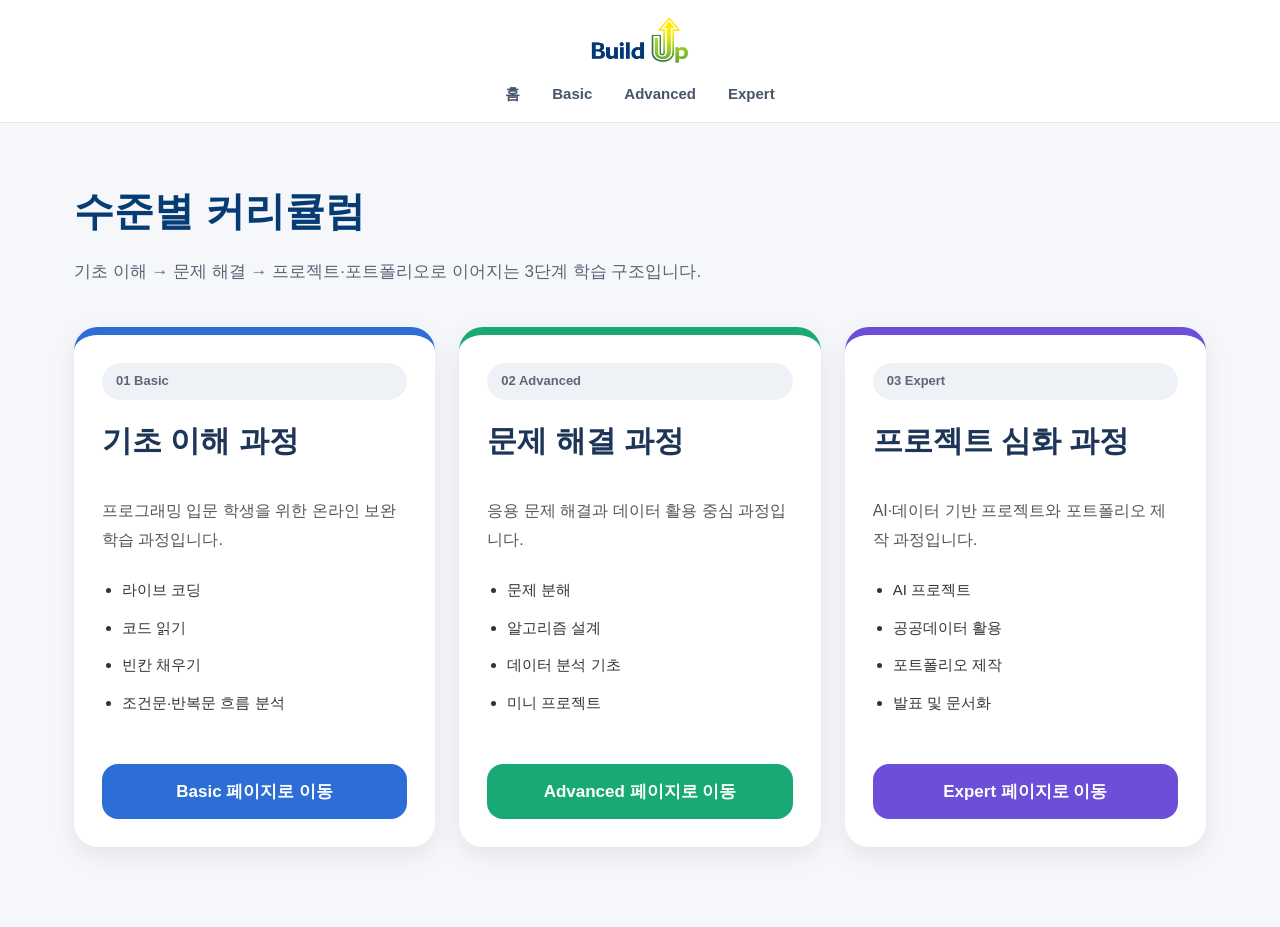
==== commit aaa797e2: "Update index.html" ====
--- a/index.html
+++ b/index.html
@@ -1,128 +1,289 @@
-<!doctype html>
+<!DOCTYPE html>
 <html lang="ko">
 <head>
-  <meta charset="utf-8">
-  <meta name="viewport" content="width=device-width, initial-scale=1">
-  <title>BuildUp | SW·AI 보완학습</title>
-  <link rel="icon" type="image/png" href="favicon.png">
-  <link rel="stylesheet" href="styles.css">
+<meta charset="UTF-8" />
+<meta name="viewport" content="width=device-width, initial-scale=1.0" />
+
+<title>Build Up</title>
+
+<link rel="stylesheet" href="styles.css" />
+
+<style>
+*{box-sizing:border-box}
+
+body{
+    margin:0;
+    font-family:Arial,'Noto Sans KR',sans-serif;
+    background:#f5f7fb;
+    color:#222;
+}
+
+a{text-decoration:none;color:inherit}
+
+.top-header{
+    background:#ffffff;
+    padding:16px 20px;
+    text-align:center;
+    border-bottom:1px solid #e5e7eb;
+    position:sticky;
+    top:0;
+    z-index:100;
+}
+
+.logo{
+    height:48px;
+    margin-bottom:10px;
+}
+
+.menu{
+    display:flex;
+    justify-content:center;
+    gap:32px;
+    font-size:15px;
+    font-weight:800;
+    color:#475569;
+}
+
+.menu a:hover{
+    color:#2c6ed5;
+}
+
+.curriculum-section{
+    max-width:1180px;
+    margin:0 auto;
+    padding:56px 24px 80px;
+}
+
+.curriculum-section h2{
+    font-size:40px;
+    font-weight:900;
+    color:#063b73;
+    margin:0 0 14px;
+}
+
+.section-desc{
+    color:#5b6475;
+    line-height:1.8;
+    font-size:17px;
+    margin-bottom:40px;
+}
+
+.curriculum-grid{
+    display:grid;
+    grid-template-columns:repeat(3,1fr);
+    gap:24px;
+}
+
+.curriculum-card{
+    background:#fff;
+    border-radius:24px;
+    padding:28px;
+    box-shadow:0 8px 24px rgba(0,0,0,0.08);
+    display:flex;
+    flex-direction:column;
+    min-height:520px;
+}
+
+.basic{border-top:8px solid #2c6ed5}
+.advanced{border-top:8px solid #19a974}
+.expert{border-top:8px solid #6c4ed9}
+
+.level-label{
+    display:inline-block;
+    background:#eef2f7;
+    color:#5d6677;
+    font-size:13px;
+    font-weight:800;
+    padding:8px 14px;
+    border-radius:30px;
+    margin-bottom:22px;
+}
+
+.curriculum-card h3{
+    font-size:30px;
+    color:#1d3557;
+    margin:0 0 22px;
+    font-weight:900;
+    line-height:1.25;
+}
+
+.curriculum-text{
+    color:#555;
+    line-height:1.8;
+    font-size:16px;
+    margin-bottom:22px;
+}
+
+.curriculum-card ul{
+    padding-left:20px;
+    margin:0 0 30px;
+}
+
+.curriculum-card li{
+    margin-bottom:12px;
+    color:#333;
+    line-height:1.7;
+    font-size:15px;
+}
+
+.move-btn{
+    width:100%;
+    border:none;
+    border-radius:16px;
+    padding:16px;
+    font-size:17px;
+    font-weight:800;
+    cursor:pointer;
+    transition:0.2s;
+    color:white;
+    margin-top:auto;
+}
+
+.move-btn:hover{
+    transform:translateY(-2px);
+}
+
+.basic-btn{background:#2c6ed5}
+.basic-btn:hover{background:#1f5dc0}
+
+.advanced-btn{background:#19a974}
+.advanced-btn:hover{background:#12845a}
+
+.expert-btn{background:#6c4ed9}
+.expert-btn:hover{background:#5537bf}
+
+@media(max-width:900px){
+    .curriculum-grid{
+        grid-template-columns:1fr;
+    }
+
+    .curriculum-section{
+        padding:32px 18px 60px;
+    }
+
+    .curriculum-section h2{
+        font-size:30px;
+    }
+
+    .section-desc{
+        font-size:15px;
+    }
+
+    .curriculum-card{
+        min-height:auto;
+        padding:24px;
+    }
+
+    .curriculum-card h3{
+        font-size:28px;
+    }
+
+    .menu{
+        gap:20px;
+        font-size:14px;
+    }
+}
+</style>
 </head>
+
 <body>
-  <header class="nav">
-    <div class="wrap nav-inner">
-      <a class="brand" href="index.html" aria-label="BuildUp 홈">
-        <img src="logo.png" alt="BuildUp 로고">
-      </a>
-      <nav class="nav-links" aria-label="주요 메뉴">
+
+<header class="top-header">
+    <img src="logo.png" class="logo" alt="BuildUp Logo" />
+
+    <nav class="menu">
         <a href="index.html">홈</a>
         <a href="basic.html">Basic</a>
         <a href="advanced.html">Advanced</a>
         <a href="expert.html">Expert</a>
-      </nav>
+    </nav>
+</header>
+
+<section id="curriculum" class="curriculum-section">
+
+    <h2>수준별 커리큘럼</h2>
+
+    <p class="section-desc">
+        기초 이해 → 문제 해결 → 프로젝트·포트폴리오로 이어지는 3단계 학습 구조입니다.
+    </p>
+
+    <div class="curriculum-grid">
+
+        <div class="curriculum-card basic">
+            <div class="level-label">01 Basic</div>
+
+            <h3>기초 이해 과정</h3>
+
+            <p class="curriculum-text">
+                프로그래밍 입문 학생을 위한 온라인 보완학습 과정입니다.
+            </p>
+
+            <ul>
+                <li>라이브 코딩</li>
+                <li>코드 읽기</li>
+                <li>빈칸 채우기</li>
+                <li>조건문·반복문 흐름 분석</li>
+            </ul>
+
+            <button
+                class="move-btn basic-btn"
+                onclick="window.location.href='https://www.edufit.app/ko/chatbot/classrooms/d83e6226-ee06-4d1c-bdfb-2e4157f066a3'"
+            >
+                Basic 페이지로 이동
+            </button>
+        </div>
+
+        <div class="curriculum-card advanced">
+            <div class="level-label">02 Advanced</div>
+
+            <h3>문제 해결 과정</h3>
+
+            <p class="curriculum-text">
+                응용 문제 해결과 데이터 활용 중심 과정입니다.
+            </p>
+
+            <ul>
+                <li>문제 분해</li>
+                <li>알고리즘 설계</li>
+                <li>데이터 분석 기초</li>
+                <li>미니 프로젝트</li>
+            </ul>
+
+            <button
+                class="move-btn advanced-btn"
+                onclick="window.location.href='advanced.html'"
+            >
+                Advanced 페이지로 이동
+            </button>
+        </div>
+
+        <div class="curriculum-card expert">
+            <div class="level-label">03 Expert</div>
+
+            <h3>프로젝트 심화 과정</h3>
+
+            <p class="curriculum-text">
+                AI·데이터 기반 프로젝트와 포트폴리오 제작 과정입니다.
+            </p>
+
+            <ul>
+                <li>AI 프로젝트</li>
+                <li>공공데이터 활용</li>
+                <li>포트폴리오 제작</li>
+                <li>발표 및 문서화</li>
+            </ul>
+
+            <button
+                class="move-btn expert-btn"
+                onclick="window.location.href='expert.html'"
+            >
+                Expert 페이지로 이동
+            </button>
+        </div>
+
     </div>
-  </header>
-
-  <main>
-    <section class="hero">
-      <div class="wrap hero-grid">
-        <div class="hero-copy">
-          <span class="badge">학교 보완형 SW·AI 프로젝트 학습</span>
-          <h1>학교 수업만으로 부족한 <span>SW·AI 실전 경험</span>을 채웁니다.</h1>
-          <p class="lead">BuildUp은 심화선택 과목 보완, 수준별 프로그래밍 학습, 학생주도형 프로젝트, 포트폴리오 축적을 연결하는 온라인 학습 프로그램입니다.</p>
-          <div class="actions">
-            <a class="btn primary" href="#curriculum">과정 보기</a>
-            <a class="btn" href="#persona">필요한 학생 확인</a>
-          </div>
-        </div>
-        <aside class="hero-card" aria-label="BuildUp 핵심 구조">
-          <img class="hero-logo" src="logo.png" alt="BuildUp">
-          <div class="metric"><b>Basic</b>코드 읽기와 반복 실습으로 기초 이해력 형성</div>
-          <div class="metric"><b>Advanced</b>문제 해결·데이터 응용·미니 프로젝트 수행</div>
-          <div class="metric"><b>Expert</b>데이터 프로젝트·포트폴리오·진로 확장</div>
-        </aside>
-      </div>
-    </section>
-
-    <section id="persona" class="section">
-      <div class="wrap">
-        <h2>누구에게 필요한가</h2>
-        <p class="section-desc">지역과 학교 여건에 따라 SW·AI 학습 기회는 다르게 나타납니다. BuildUp은 다음 두 유형의 학생에게 특히 필요합니다.</p>
-        <div class="persona">
-          <div class="card">
-            <span class="tag">실전 경험 보완형</span>
-            <h3>많은 기회 속, 실제 경험은 부족한 학생</h3>
-            <ul>
-              <li>학교 내 SW·AI 과목은 있으나 신청 경쟁이 치열함</li>
-              <li>학생 수 대비 실습 장비와 프로젝트 기회가 부족함</li>
-              <li>학원·온라인 강의 의존도는 높지만 체계적 결과물이 부족함</li>
-            </ul>
-            <div class="quote">“배울 기회는 많다는데, 막상 해보려면 자리가 없어요.”</div>
-          </div>
-          <div class="card">
-            <span class="tag">학습 기회 보완형</span>
-            <h3>배우고 싶어도 배움의 기회 자체가 적은 학생</h3>
-            <ul>
-              <li>학교에 SW·AI 관련 과목이 충분히 개설되지 않음</li>
-              <li>전담 교사, 실습 환경, 피드백 기회가 부족함</li>
-              <li>혼자 공부하다 막히면 해결하기 어렵고 동기 유지가 어려움</li>
-            </ul>
-            <div class="quote">“어디서 배워야 할지 모르겠고, 학교엔 배울 수 있는 게 없어요.”</div>
-          </div>
-        </div>
-      </div>
-    </section>
-
-    <section id="curriculum" class="section">
-      <div class="wrap">
-        <h2>수준별 커리큘럼</h2>
-        <p class="section-desc">기초 이해 → 문제 해결 → 프로젝트·포트폴리오로 이어지는 3단계 구조입니다.</p>
-        <div class="cards">
-          <article class="card curriculum-card basic-card">
-            <span class="tag">01 Basic</span>
-            <h3>기초 이해 과정</h3>
-            <p>프로그래밍 입문 학생을 위한 온라인 보완학습입니다.</p>
-            <ul>
-              <li>라이브 코딩</li>
-              <li>코드 읽기</li>
-              <li>빈칸 채우기</li>
-              <li>조건문·반복문 흐름 분석</li>
-            </ul>
-            <a class="btn primary" href="https://www.edufit.app/ko/chatbot/classrooms/d83e6226-ee06-4d1c-bdfb-2e4157f066a3">Basic 페이지로 이동</a>
-          </article>
-          <article class="card curriculum-card advanced-card">
-            <span class="tag">02 Advanced</span>
-            <h3>문제 해결 과정</h3>
-            <p>기초 이후 문제 해결과 데이터 응용을 확장하는 과정입니다.</p>
-            <ul>
-              <li>자료형·데이터 응용</li>
-              <li>코드 추적·PRIMM</li>
-              <li>클래스·인스턴스 설계</li>
-              <li>데이터 분석 미니 프로젝트</li>
-            </ul>
-            <a class="btn primary" href="advanced.html">Advanced 페이지로 이동</a>
-          </article>
-          <article class="card curriculum-card expert-card">
-            <span class="tag">03 Expert</span>
-            <h3>포트폴리오 과정</h3>
-            <p>데이터 프로젝트와 포트폴리오로 진로 탐색을 확장하는 과정입니다.</p>
-            <ul>
-              <li>데이터 분석 및 시각화</li>
-              <li>고도화된 PBL</li>
-              <li>알고리즘 문제 해결</li>
-              <li>결과 발표 및 포트폴리오 완성</li>
-            </ul>
-            <a class="btn violet" href="expert.html">Expert 페이지로 이동</a>
-          </article>
-        </div>
-      </div>
-    </section>
-  </main>
-
-  <footer class="footer">
-    <div class="wrap footer-inner">
-      <img src="logo.png" alt="BuildUp 로고">
-      <p>© 2026 BuildUp. All Rights Reserved.</p>
-    </div>
-  </footer>
+
+</section>
+
 </body>
 </html>
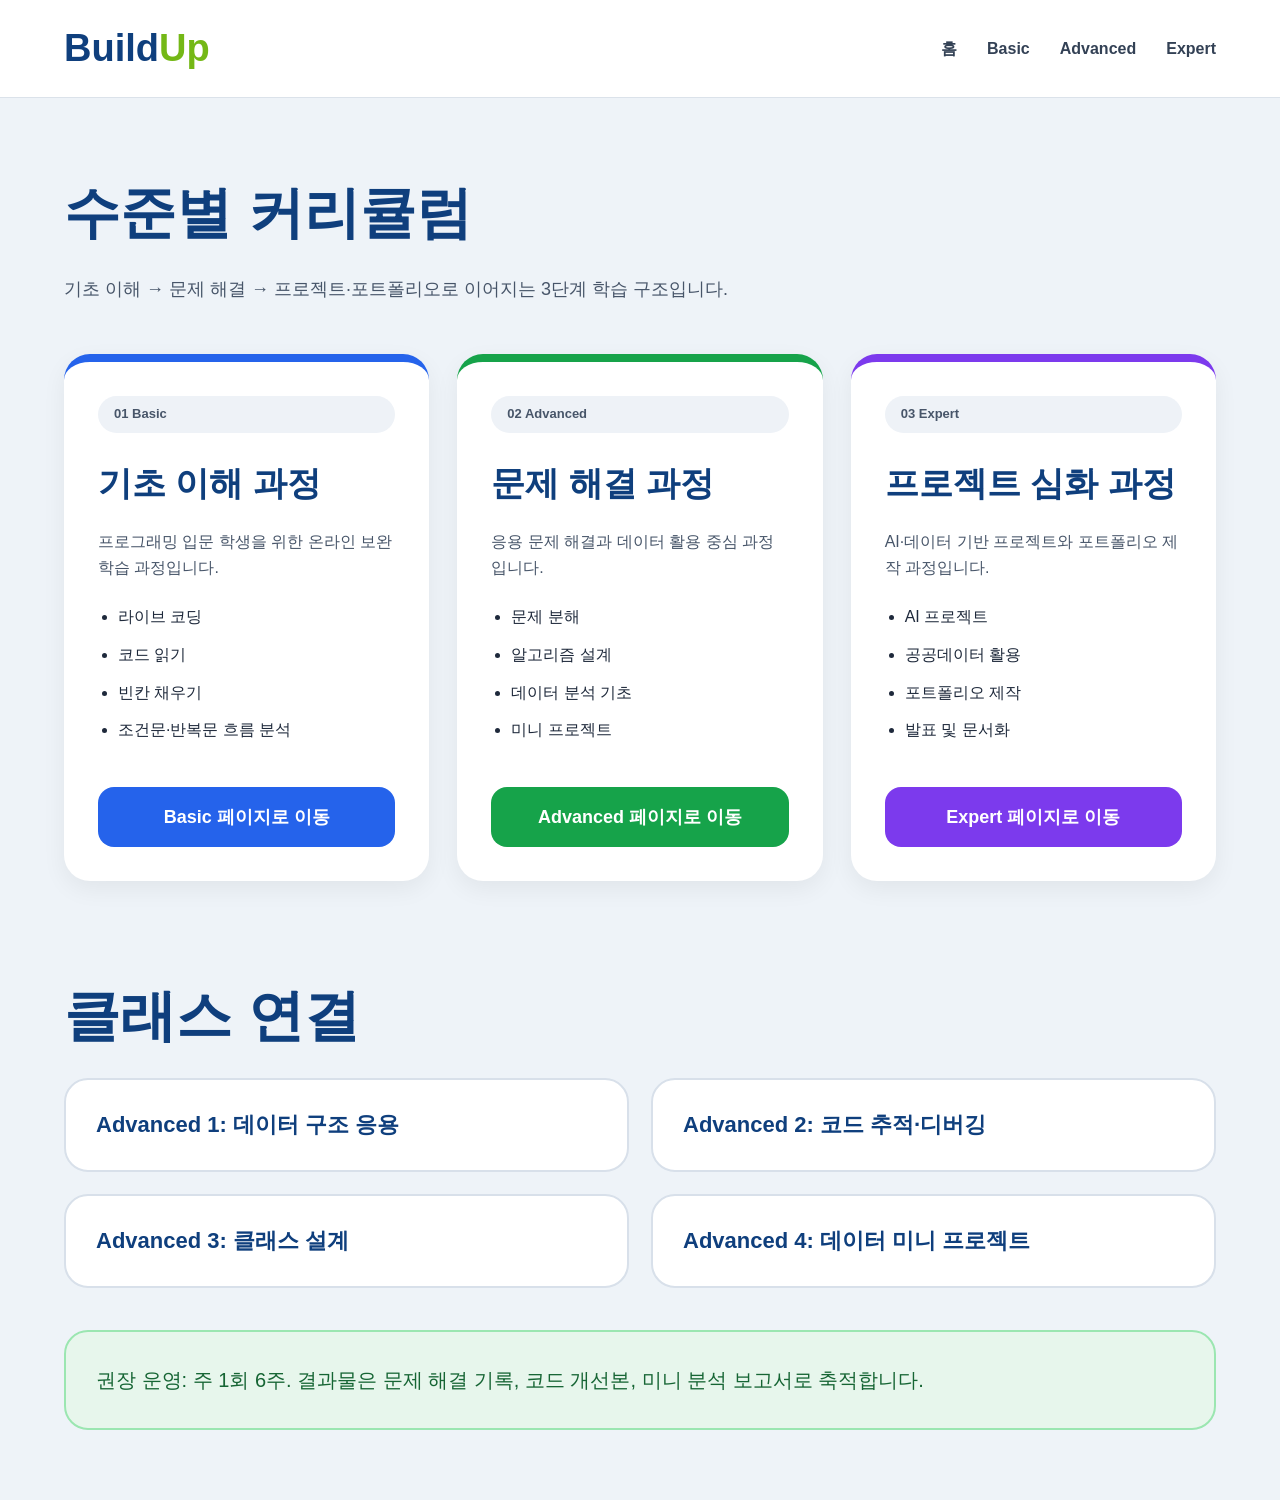
==== commit 24365c97: "Update index.html" ====
--- a/index.html
+++ b/index.html
@@ -2,185 +2,265 @@
 <html lang="ko">
 <head>
 <meta charset="UTF-8" />
-<meta name="viewport" content="width=device-width, initial-scale=1.0" />
+<meta name="viewport" content="width=device-width, initial-scale=1.0"/>
 
 <title>Build Up</title>
 
-<link rel="stylesheet" href="styles.css" />
-
 <style>
-*{box-sizing:border-box}
+*{
+    margin:0;
+    padding:0;
+    box-sizing:border-box;
+}
 
 body{
-    margin:0;
-    font-family:Arial,'Noto Sans KR',sans-serif;
-    background:#f5f7fb;
-    color:#222;
-}
-
-a{text-decoration:none;color:inherit}
-
-.top-header{
-    background:#ffffff;
-    padding:16px 20px;
-    text-align:center;
-    border-bottom:1px solid #e5e7eb;
+    font-family:'Pretendard',sans-serif;
+    background:#eef3f8;
+    color:#1e293b;
+    line-height:1.6;
+}
+
+/* =========================
+HEADER
+========================= */
+
+header{
+    width:100%;
+    background:white;
+    border-bottom:1px solid #dbe2ea;
     position:sticky;
     top:0;
     z-index:100;
 }
 
+.header-inner{
+    max-width:1200px;
+    margin:auto;
+    display:flex;
+    align-items:center;
+    justify-content:space-between;
+    padding:18px 24px;
+}
+
 .logo{
-    height:48px;
-    margin-bottom:10px;
-}
-
-.menu{
+    font-size:38px;
+    font-weight:900;
+    color:#0f3f7d;
+}
+
+.logo span{
+    color:#74b816;
+}
+
+nav{
     display:flex;
-    justify-content:center;
-    gap:32px;
-    font-size:15px;
-    font-weight:800;
+    gap:30px;
+}
+
+nav a{
+    text-decoration:none;
+    color:#334155;
+    font-weight:700;
+    transition:0.2s;
+}
+
+nav a:hover{
+    color:#2563eb;
+}
+
+/* =========================
+SECTION
+========================= */
+
+.section{
+    max-width:1200px;
+    margin:auto;
+    padding:70px 24px;
+}
+
+.section-title{
+    font-size:56px;
+    font-weight:900;
+    color:#0f3f7d;
+    margin-bottom:18px;
+}
+
+.section-desc{
+    font-size:18px;
     color:#475569;
-}
-
-.menu a:hover{
-    color:#2c6ed5;
-}
-
-.curriculum-section{
-    max-width:1180px;
-    margin:0 auto;
-    padding:56px 24px 80px;
-}
-
-.curriculum-section h2{
-    font-size:40px;
-    font-weight:900;
-    color:#063b73;
-    margin:0 0 14px;
-}
-
-.section-desc{
-    color:#5b6475;
-    line-height:1.8;
-    font-size:17px;
-    margin-bottom:40px;
-}
-
-.curriculum-grid{
+    margin-bottom:50px;
+}
+
+/* =========================
+CURRICULUM CARDS
+========================= */
+
+.card-grid{
     display:grid;
     grid-template-columns:repeat(3,1fr);
-    gap:24px;
-}
-
-.curriculum-card{
-    background:#fff;
-    border-radius:24px;
-    padding:28px;
-    box-shadow:0 8px 24px rgba(0,0,0,0.08);
+    gap:28px;
+}
+
+.card{
+    background:white;
+    border-radius:26px;
+    padding:34px;
+    box-shadow:0 8px 24px rgba(0,0,0,0.06);
+    border-top:8px solid #2563eb;
     display:flex;
     flex-direction:column;
-    min-height:520px;
-}
-
-.basic{border-top:8px solid #2c6ed5}
-.advanced{border-top:8px solid #19a974}
-.expert{border-top:8px solid #6c4ed9}
-
-.level-label{
+}
+
+.card.advanced{
+    border-top:8px solid #16a34a;
+}
+
+.card.expert{
+    border-top:8px solid #7c3aed;
+}
+
+.level{
     display:inline-block;
     background:#eef2f7;
-    color:#5d6677;
+    color:#475569;
+    padding:8px 16px;
+    border-radius:999px;
     font-size:13px;
     font-weight:800;
-    padding:8px 14px;
-    border-radius:30px;
-    margin-bottom:22px;
-}
-
-.curriculum-card h3{
-    font-size:30px;
-    color:#1d3557;
-    margin:0 0 22px;
+    margin-bottom:28px;
+}
+
+.card h3{
+    font-size:34px;
     font-weight:900;
-    line-height:1.25;
-}
-
-.curriculum-text{
-    color:#555;
-    line-height:1.8;
-    font-size:16px;
-    margin-bottom:22px;
-}
-
-.curriculum-card ul{
+    color:#0f3f7d;
+    margin-bottom:24px;
+    line-height:1.3;
+}
+
+.card p{
+    color:#475569;
+    margin-bottom:24px;
+}
+
+.card ul{
     padding-left:20px;
-    margin:0 0 30px;
-}
-
-.curriculum-card li{
+    margin-bottom:32px;
+}
+
+.card li{
     margin-bottom:12px;
-    color:#333;
-    line-height:1.7;
-    font-size:15px;
 }
 
 .move-btn{
+    margin-top:auto;
     width:100%;
     border:none;
     border-radius:16px;
-    padding:16px;
-    font-size:17px;
+    padding:18px;
+    color:white;
+    font-size:18px;
     font-weight:800;
     cursor:pointer;
     transition:0.2s;
-    color:white;
-    margin-top:auto;
 }
 
 .move-btn:hover{
     transform:translateY(-2px);
 }
 
-.basic-btn{background:#2c6ed5}
-.basic-btn:hover{background:#1f5dc0}
-
-.advanced-btn{background:#19a974}
-.advanced-btn:hover{background:#12845a}
-
-.expert-btn{background:#6c4ed9}
-.expert-btn:hover{background:#5537bf}
+.basic-btn{
+    background:#2563eb;
+}
+
+.advanced-btn{
+    background:#16a34a;
+}
+
+.expert-btn{
+    background:#7c3aed;
+}
+
+/* =========================
+CLASS CONNECT
+========================= */
+
+.class-connect{
+    margin-top:90px;
+}
+
+.class-grid{
+    display:grid;
+    grid-template-columns:repeat(2,1fr);
+    gap:22px;
+}
+
+.class-box{
+    background:white;
+    border:2px solid #d8e0ea;
+    border-radius:24px;
+    padding:30px;
+    font-size:22px;
+    font-weight:900;
+    color:#0f3f7d;
+    text-align:left;
+    cursor:pointer;
+    transition:0.2s;
+}
+
+.class-box:hover{
+    transform:translateY(-3px);
+    border-color:#2563eb;
+}
+
+.notice-box{
+    margin-top:42px;
+    background:#e7f6ec;
+    border:2px solid #9be6b1;
+    border-radius:24px;
+    padding:30px;
+    color:#166534;
+    font-size:20px;
+    line-height:1.8;
+}
+
+/* =========================
+RESPONSIVE
+========================= */
 
 @media(max-width:900px){
-    .curriculum-grid{
+
+    .card-grid{
         grid-template-columns:1fr;
     }
 
-    .curriculum-section{
-        padding:32px 18px 60px;
-    }
-
-    .curriculum-section h2{
-        font-size:30px;
-    }
-
-    .section-desc{
-        font-size:15px;
-    }
-
-    .curriculum-card{
-        min-height:auto;
+    .class-grid{
+        grid-template-columns:1fr;
+    }
+
+    .section{
+        padding:50px 18px;
+    }
+
+    .section-title{
+        font-size:42px;
+    }
+
+    .card h3{
+        font-size:28px;
+    }
+
+    .class-box{
+        font-size:18px;
         padding:24px;
     }
 
-    .curriculum-card h3{
-        font-size:28px;
-    }
-
-    .menu{
-        gap:20px;
-        font-size:14px;
+    .notice-box{
+        font-size:17px;
+    }
+
+    nav{
+        gap:18px;
     }
 }
 </style>
@@ -188,33 +268,46 @@
 
 <body>
 
-<header class="top-header">
-    <img src="logo.png" class="logo" alt="BuildUp Logo" />
-
-    <nav class="menu">
-        <a href="index.html">홈</a>
-        <a href="basic.html">Basic</a>
-        <a href="advanced.html">Advanced</a>
-        <a href="expert.html">Expert</a>
-    </nav>
+<header>
+    <div class="header-inner">
+
+        <div class="logo">
+            Build<span>Up</span>
+        </div>
+
+        <nav>
+            <a href="index.html">홈</a>
+            <a href="basic.html">Basic</a>
+            <a href="advanced.html">Advanced</a>
+            <a href="expert.html">Expert</a>
+        </nav>
+
+    </div>
 </header>
 
-<section id="curriculum" class="curriculum-section">
-
-    <h2>수준별 커리큘럼</h2>
+<!-- =========================
+CURRICULUM
+========================= -->
+
+<section class="section">
+
+    <h1 class="section-title">수준별 커리큘럼</h1>
 
     <p class="section-desc">
-        기초 이해 → 문제 해결 → 프로젝트·포트폴리오로 이어지는 3단계 학습 구조입니다.
+        기초 이해 → 문제 해결 → 프로젝트·포트폴리오로 이어지는
+        3단계 학습 구조입니다.
     </p>
 
-    <div class="curriculum-grid">
-
-        <div class="curriculum-card basic">
-            <div class="level-label">01 Basic</div>
+    <div class="card-grid">
+
+        <!-- BASIC -->
+        <div class="card">
+
+            <div class="level">01 Basic</div>
 
             <h3>기초 이해 과정</h3>
 
-            <p class="curriculum-text">
+            <p>
                 프로그래밍 입문 학생을 위한 온라인 보완학습 과정입니다.
             </p>
 
@@ -231,14 +324,17 @@
             >
                 Basic 페이지로 이동
             </button>
-        </div>
-
-        <div class="curriculum-card advanced">
-            <div class="level-label">02 Advanced</div>
+
+        </div>
+
+        <!-- ADVANCED -->
+        <div class="card advanced">
+
+            <div class="level">02 Advanced</div>
 
             <h3>문제 해결 과정</h3>
 
-            <p class="curriculum-text">
+            <p>
                 응용 문제 해결과 데이터 활용 중심 과정입니다.
             </p>
 
@@ -255,14 +351,17 @@
             >
                 Advanced 페이지로 이동
             </button>
-        </div>
-
-        <div class="curriculum-card expert">
-            <div class="level-label">03 Expert</div>
+
+        </div>
+
+        <!-- EXPERT -->
+        <div class="card expert">
+
+            <div class="level">03 Expert</div>
 
             <h3>프로젝트 심화 과정</h3>
 
-            <p class="curriculum-text">
+            <p>
                 AI·데이터 기반 프로젝트와 포트폴리오 제작 과정입니다.
             </p>
 
@@ -279,6 +378,47 @@
             >
                 Expert 페이지로 이동
             </button>
+
+        </div>
+
+    </div>
+
+    <!-- =========================
+    CLASS CONNECT
+    ========================= -->
+
+    <div class="class-connect">
+
+        <h2 class="section-title">클래스 연결</h2>
+
+        <div class="class-grid">
+
+            <button class="class-box"
+            onclick="alert('준비중입니다.')">
+                Advanced 1: 데이터 구조 응용
+            </button>
+
+            <button class="class-box"
+            onclick="alert('준비중입니다.')">
+                Advanced 2: 코드 추적·디버깅
+            </button>
+
+            <button class="class-box"
+            onclick="alert('준비중입니다.')">
+                Advanced 3: 클래스 설계
+            </button>
+
+            <button class="class-box"
+            onclick="alert('준비중입니다.')">
+                Advanced 4: 데이터 미니 프로젝트
+            </button>
+
+        </div>
+
+        <div class="notice-box">
+            권장 운영: 주 1회 6주.
+            결과물은 문제 해결 기록, 코드 개선본,
+            미니 분석 보고서로 축적합니다.
         </div>
 
     </div>
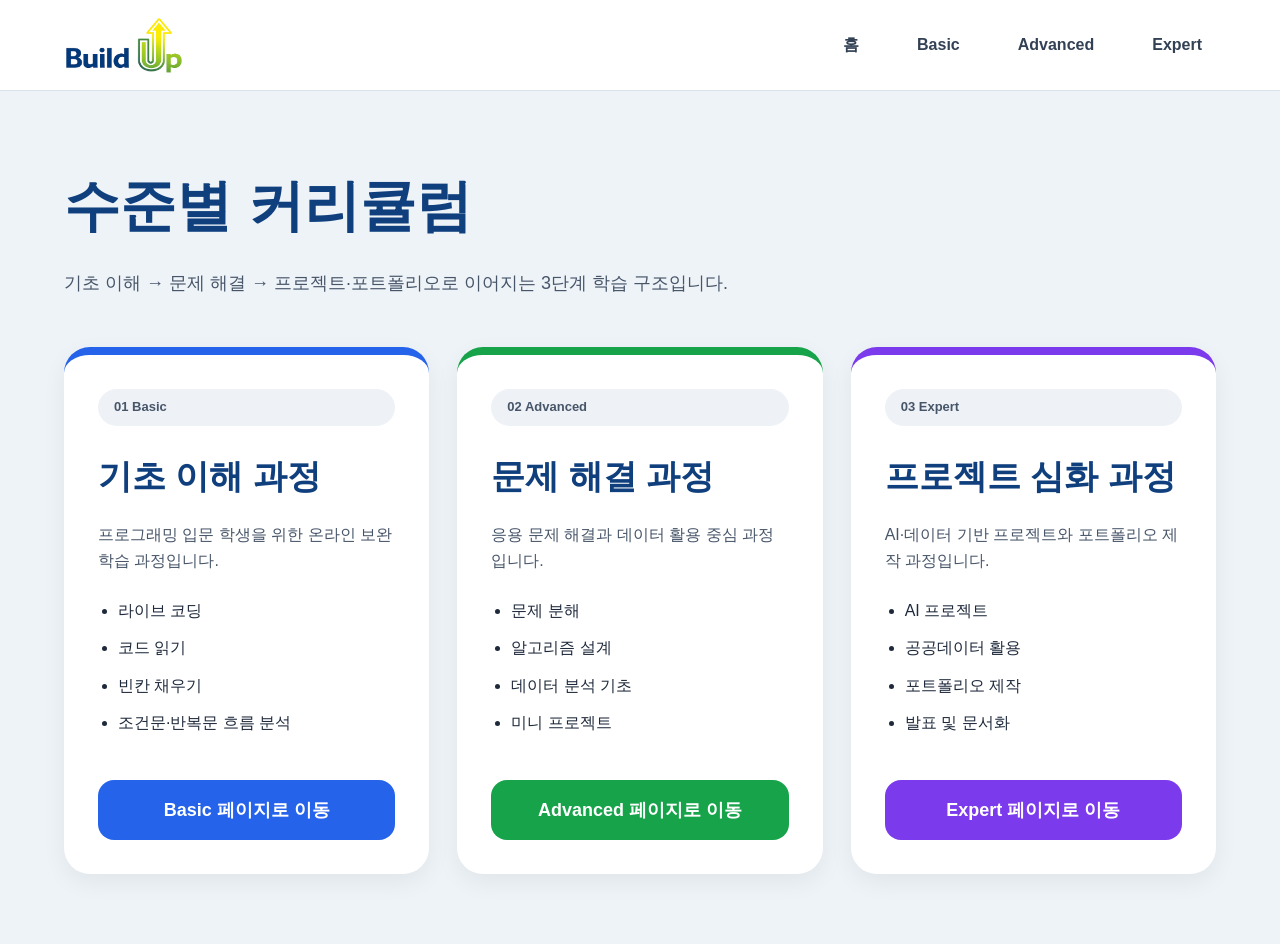
==== commit c3ca8985: "Update index.html" ====
--- a/index.html
+++ b/index.html
@@ -14,10 +14,15 @@
 }
 
 body{
-    font-family:'Pretendard',sans-serif;
+    font-family:'Pretendard','Noto Sans KR',Arial,sans-serif;
     background:#eef3f8;
     color:#1e293b;
     line-height:1.6;
+}
+
+a{
+    text-decoration:none;
+    color:inherit;
 }
 
 /* =========================
@@ -39,17 +44,12 @@
     display:flex;
     align-items:center;
     justify-content:space-between;
-    padding:18px 24px;
-}
-
-.logo{
-    font-size:38px;
-    font-weight:900;
-    color:#0f3f7d;
-}
-
-.logo span{
-    color:#74b816;
+    padding:16px 24px;
+}
+
+.logo img{
+    height:58px;
+    display:block;
 }
 
 nav{
@@ -60,12 +60,15 @@
 nav a{
     text-decoration:none;
     color:#334155;
-    font-weight:700;
+    font-weight:800;
+    padding:8px 14px;
+    border-radius:999px;
     transition:0.2s;
 }
 
 nav a:hover{
     color:#2563eb;
+    background:#e7f1ff;
 }
 
 /* =========================
@@ -182,62 +185,20 @@
 }
 
 /* =========================
-CLASS CONNECT
-========================= */
-
-.class-connect{
-    margin-top:90px;
-}
-
-.class-grid{
-    display:grid;
-    grid-template-columns:repeat(2,1fr);
-    gap:22px;
-}
-
-.class-box{
-    background:white;
-    border:2px solid #d8e0ea;
-    border-radius:24px;
-    padding:30px;
-    font-size:22px;
-    font-weight:900;
-    color:#0f3f7d;
-    text-align:left;
-    cursor:pointer;
-    transition:0.2s;
-}
-
-.class-box:hover{
-    transform:translateY(-3px);
-    border-color:#2563eb;
-}
-
-.notice-box{
-    margin-top:42px;
-    background:#e7f6ec;
-    border:2px solid #9be6b1;
-    border-radius:24px;
-    padding:30px;
-    color:#166534;
-    font-size:20px;
-    line-height:1.8;
-}
-
-/* =========================
 RESPONSIVE
 ========================= */
 
 @media(max-width:900px){
 
+    .header-inner{
+        flex-direction:column;
+        gap:14px;
+    }
+
     .card-grid{
         grid-template-columns:1fr;
     }
 
-    .class-grid{
-        grid-template-columns:1fr;
-    }
-
     .section{
         padding:50px 18px;
     }
@@ -250,17 +211,14 @@
         font-size:28px;
     }
 
-    .class-box{
-        font-size:18px;
-        padding:24px;
-    }
-
-    .notice-box{
-        font-size:17px;
-    }
-
     nav{
         gap:18px;
+        flex-wrap:wrap;
+        justify-content:center;
+    }
+
+    .logo img{
+        height:52px;
     }
 }
 </style>
@@ -269,11 +227,12 @@
 <body>
 
 <header>
+
     <div class="header-inner">
 
-        <div class="logo">
-            Build<span>Up</span>
-        </div>
+        <a href="index.html" class="logo">
+            <img src="logo.png" alt="Build Up Logo">
+        </a>
 
         <nav>
             <a href="index.html">홈</a>
@@ -283,6 +242,7 @@
         </nav>
 
     </div>
+
 </header>
 
 <!-- =========================
@@ -383,46 +343,6 @@
 
     </div>
 
-    <!-- =========================
-    CLASS CONNECT
-    ========================= -->
-
-    <div class="class-connect">
-
-        <h2 class="section-title">클래스 연결</h2>
-
-        <div class="class-grid">
-
-            <button class="class-box"
-            onclick="alert('준비중입니다.')">
-                Advanced 1: 데이터 구조 응용
-            </button>
-
-            <button class="class-box"
-            onclick="alert('준비중입니다.')">
-                Advanced 2: 코드 추적·디버깅
-            </button>
-
-            <button class="class-box"
-            onclick="alert('준비중입니다.')">
-                Advanced 3: 클래스 설계
-            </button>
-
-            <button class="class-box"
-            onclick="alert('준비중입니다.')">
-                Advanced 4: 데이터 미니 프로젝트
-            </button>
-
-        </div>
-
-        <div class="notice-box">
-            권장 운영: 주 1회 6주.
-            결과물은 문제 해결 기록, 코드 개선본,
-            미니 분석 보고서로 축적합니다.
-        </div>
-
-    </div>
-
 </section>
 
 </body>
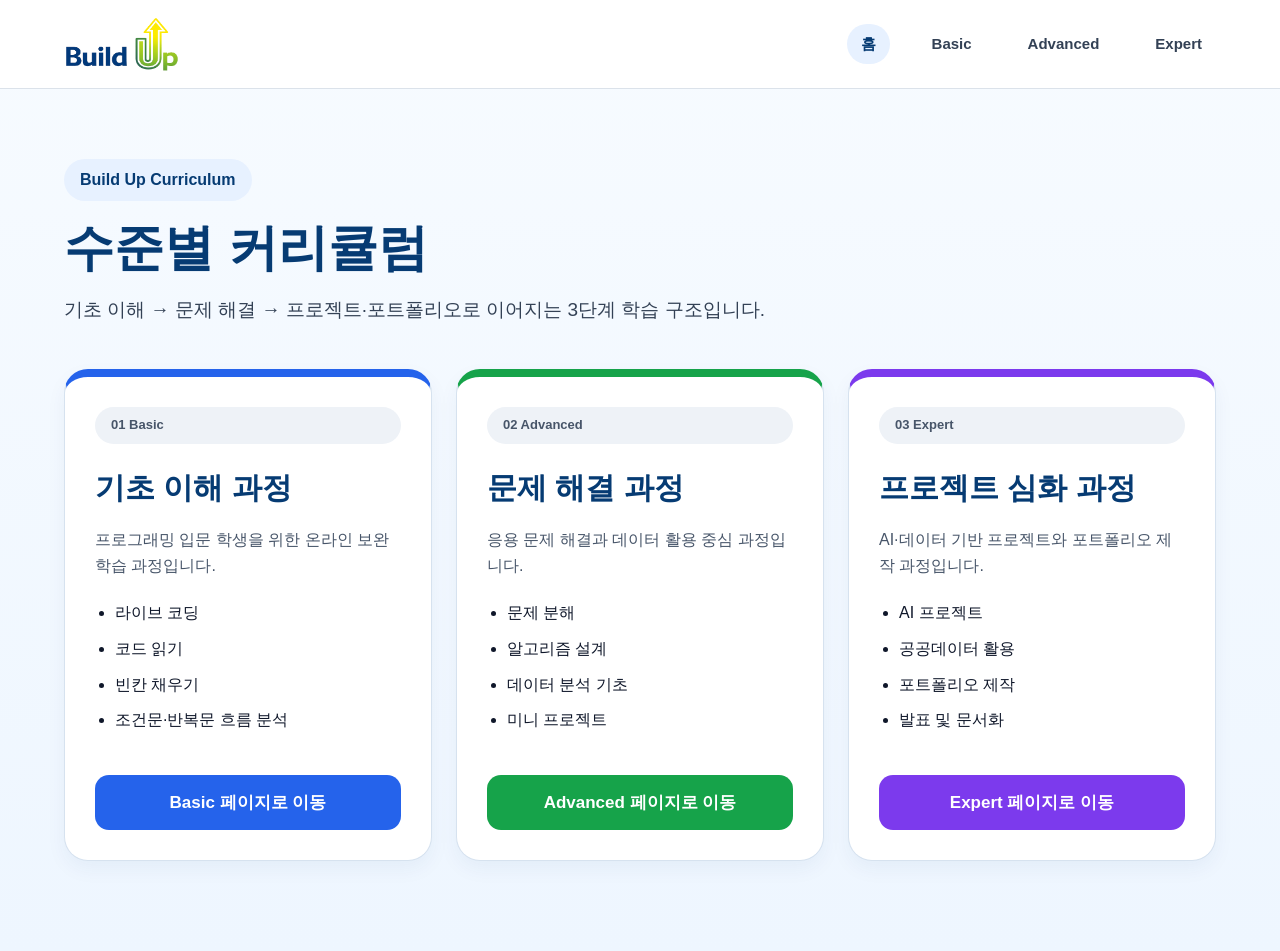
==== commit 4fc24e0c: "Update index.html" ====
--- a/index.html
+++ b/index.html
@@ -6,6 +6,9 @@
 
 <title>Build Up</title>
 
+<link rel="icon" href="favicon.png" type="image/png" />
+<link rel="shortcut icon" href="favicon.png" type="image/png" />
+
 <style>
 *{
     margin:0;
@@ -15,8 +18,8 @@
 
 body{
     font-family:'Pretendard','Noto Sans KR',Arial,sans-serif;
-    background:#eef3f8;
-    color:#1e293b;
+    background:linear-gradient(180deg,#f7fbff 0%,#eef6ff 100%);
+    color:#0f172a;
     line-height:1.6;
 }
 
@@ -24,10 +27,6 @@
     text-decoration:none;
     color:inherit;
 }
-
-/* =========================
-HEADER
-========================= */
 
 header{
     width:100%;
@@ -40,86 +39,92 @@
 
 .header-inner{
     max-width:1200px;
-    margin:auto;
+    margin:0 auto;
+    padding:16px 24px;
     display:flex;
+    justify-content:space-between;
     align-items:center;
-    justify-content:space-between;
-    padding:16px 24px;
 }
 
 .logo img{
-    height:58px;
+    height:56px;
     display:block;
 }
 
 nav{
     display:flex;
-    gap:30px;
+    gap:28px;
+    align-items:center;
 }
 
 nav a{
-    text-decoration:none;
+    font-size:15px;
+    font-weight:800;
     color:#334155;
-    font-weight:800;
     padding:8px 14px;
     border-radius:999px;
-    transition:0.2s;
-}
-
-nav a:hover{
-    color:#2563eb;
+}
+
+nav a:hover,
+nav a.active{
+    color:#063b73;
     background:#e7f1ff;
 }
 
-/* =========================
-SECTION
-========================= */
-
-.section{
+main{
     max-width:1200px;
-    margin:auto;
-    padding:70px 24px;
-}
-
-.section-title{
-    font-size:56px;
+    margin:0 auto;
+    padding:70px 24px 90px;
+}
+
+.badge{
+    display:inline-block;
+    background:#e7f1ff;
+    color:#063b73;
     font-weight:900;
-    color:#0f3f7d;
-    margin-bottom:18px;
-}
-
-.section-desc{
-    font-size:18px;
-    color:#475569;
-    margin-bottom:50px;
-}
-
-/* =========================
-CURRICULUM CARDS
-========================= */
+    padding:8px 16px;
+    border-radius:999px;
+    margin-bottom:16px;
+}
+
+.hero-title{
+    font-size:50px;
+    font-weight:900;
+    color:#063b73;
+    line-height:1.25;
+    margin-bottom:16px;
+}
+
+.hero-desc{
+    font-size:19px;
+    color:#334155;
+    margin-bottom:44px;
+}
 
 .card-grid{
     display:grid;
     grid-template-columns:repeat(3,1fr);
-    gap:28px;
+    gap:24px;
 }
 
 .card{
     background:white;
-    border-radius:26px;
-    padding:34px;
-    box-shadow:0 8px 24px rgba(0,0,0,0.06);
+    border-radius:24px;
+    padding:30px;
+    box-shadow:0 8px 20px rgba(15,63,125,0.05);
+    border:1px solid #d6e2ef;
     border-top:8px solid #2563eb;
     display:flex;
     flex-direction:column;
+    min-height:430px;
 }
 
 .card.advanced{
-    border-top:8px solid #16a34a;
+    border-top-color:#16a34a;
 }
 
 .card.expert{
-    border-top:8px solid #7c3aed;
+    border-top-color:#7c3aed;
 }
 
 .level{
@@ -130,20 +135,20 @@
     border-radius:999px;
     font-size:13px;
     font-weight:800;
-    margin-bottom:28px;
-}
-
-.card h3{
-    font-size:34px;
+    margin-bottom:24px;
+}
+
+.card h2{
+    font-size:30px;
     font-weight:900;
-    color:#0f3f7d;
-    margin-bottom:24px;
+    color:#063b73;
+    margin-bottom:20px;
     line-height:1.3;
 }
 
 .card p{
     color:#475569;
-    margin-bottom:24px;
+    margin-bottom:22px;
 }
 
 .card ul{
@@ -152,18 +157,18 @@
 }
 
 .card li{
-    margin-bottom:12px;
+    margin-bottom:10px;
 }
 
 .move-btn{
     margin-top:auto;
     width:100%;
     border:none;
-    border-radius:16px;
-    padding:18px;
+    border-radius:14px;
+    padding:16px;
     color:white;
-    font-size:18px;
-    font-weight:800;
+    font-size:17px;
+    font-weight:900;
     cursor:pointer;
     transition:0.2s;
 }
@@ -184,37 +189,36 @@
     background:#7c3aed;
 }
 
-/* =========================
-RESPONSIVE
-========================= */
-
 @media(max-width:900px){
-
     .header-inner{
         flex-direction:column;
-        gap:14px;
+        gap:12px;
+    }
+
+    nav{
+        gap:10px;
+        flex-wrap:wrap;
+        justify-content:center;
+    }
+
+    main{
+        padding:44px 18px 70px;
+    }
+
+    .hero-title{
+        font-size:34px;
+    }
+
+    .hero-desc{
+        font-size:16px;
     }
 
     .card-grid{
         grid-template-columns:1fr;
     }
 
-    .section{
-        padding:50px 18px;
-    }
-
-    .section-title{
-        font-size:42px;
-    }
-
-    .card h3{
-        font-size:28px;
-    }
-
-    nav{
-        gap:18px;
-        flex-wrap:wrap;
-        justify-content:center;
+    .card{
+        min-height:auto;
     }
 
     .logo img{
@@ -227,45 +231,39 @@
 <body>
 
 <header>
-
     <div class="header-inner">
-
         <a href="index.html" class="logo">
             <img src="logo.png" alt="Build Up Logo">
         </a>
 
         <nav>
-            <a href="index.html">홈</a>
+            <a href="index.html" class="active">홈</a>
             <a href="basic.html">Basic</a>
             <a href="advanced.html">Advanced</a>
             <a href="expert.html">Expert</a>
         </nav>
-
     </div>
-
 </header>
 
-<!-- =========================
-CURRICULUM
-========================= -->
-
-<section class="section">
-
-    <h1 class="section-title">수준별 커리큘럼</h1>
-
-    <p class="section-desc">
-        기초 이해 → 문제 해결 → 프로젝트·포트폴리오로 이어지는
-        3단계 학습 구조입니다.
+<main>
+
+    <span class="badge">Build Up Curriculum</span>
+
+    <h1 class="hero-title">
+        수준별 커리큘럼
+    </h1>
+
+    <p class="hero-desc">
+        기초 이해 → 문제 해결 → 프로젝트·포트폴리오로 이어지는 3단계 학습 구조입니다.
     </p>
 
-    <div class="card-grid">
-
-        <!-- BASIC -->
-        <div class="card">
+    <section class="card-grid">
+
+        <div class="card basic">
 
             <div class="level">01 Basic</div>
 
-            <h3>기초 이해 과정</h3>
+            <h2>기초 이해 과정</h2>
 
             <p>
                 프로그래밍 입문 학생을 위한 온라인 보완학습 과정입니다.
@@ -287,12 +285,11 @@
 
         </div>
 
-        <!-- ADVANCED -->
         <div class="card advanced">
 
             <div class="level">02 Advanced</div>
 
-            <h3>문제 해결 과정</h3>
+            <h2>문제 해결 과정</h2>
 
             <p>
                 응용 문제 해결과 데이터 활용 중심 과정입니다.
@@ -314,12 +311,11 @@
 
         </div>
 
-        <!-- EXPERT -->
         <div class="card expert">
 
             <div class="level">03 Expert</div>
 
-            <h3>프로젝트 심화 과정</h3>
+            <h2>프로젝트 심화 과정</h2>
 
             <p>
                 AI·데이터 기반 프로젝트와 포트폴리오 제작 과정입니다.
@@ -341,9 +337,9 @@
 
         </div>
 
-    </div>
-
-</section>
+    </section>
+
+</main>
 
 </body>
 </html>
